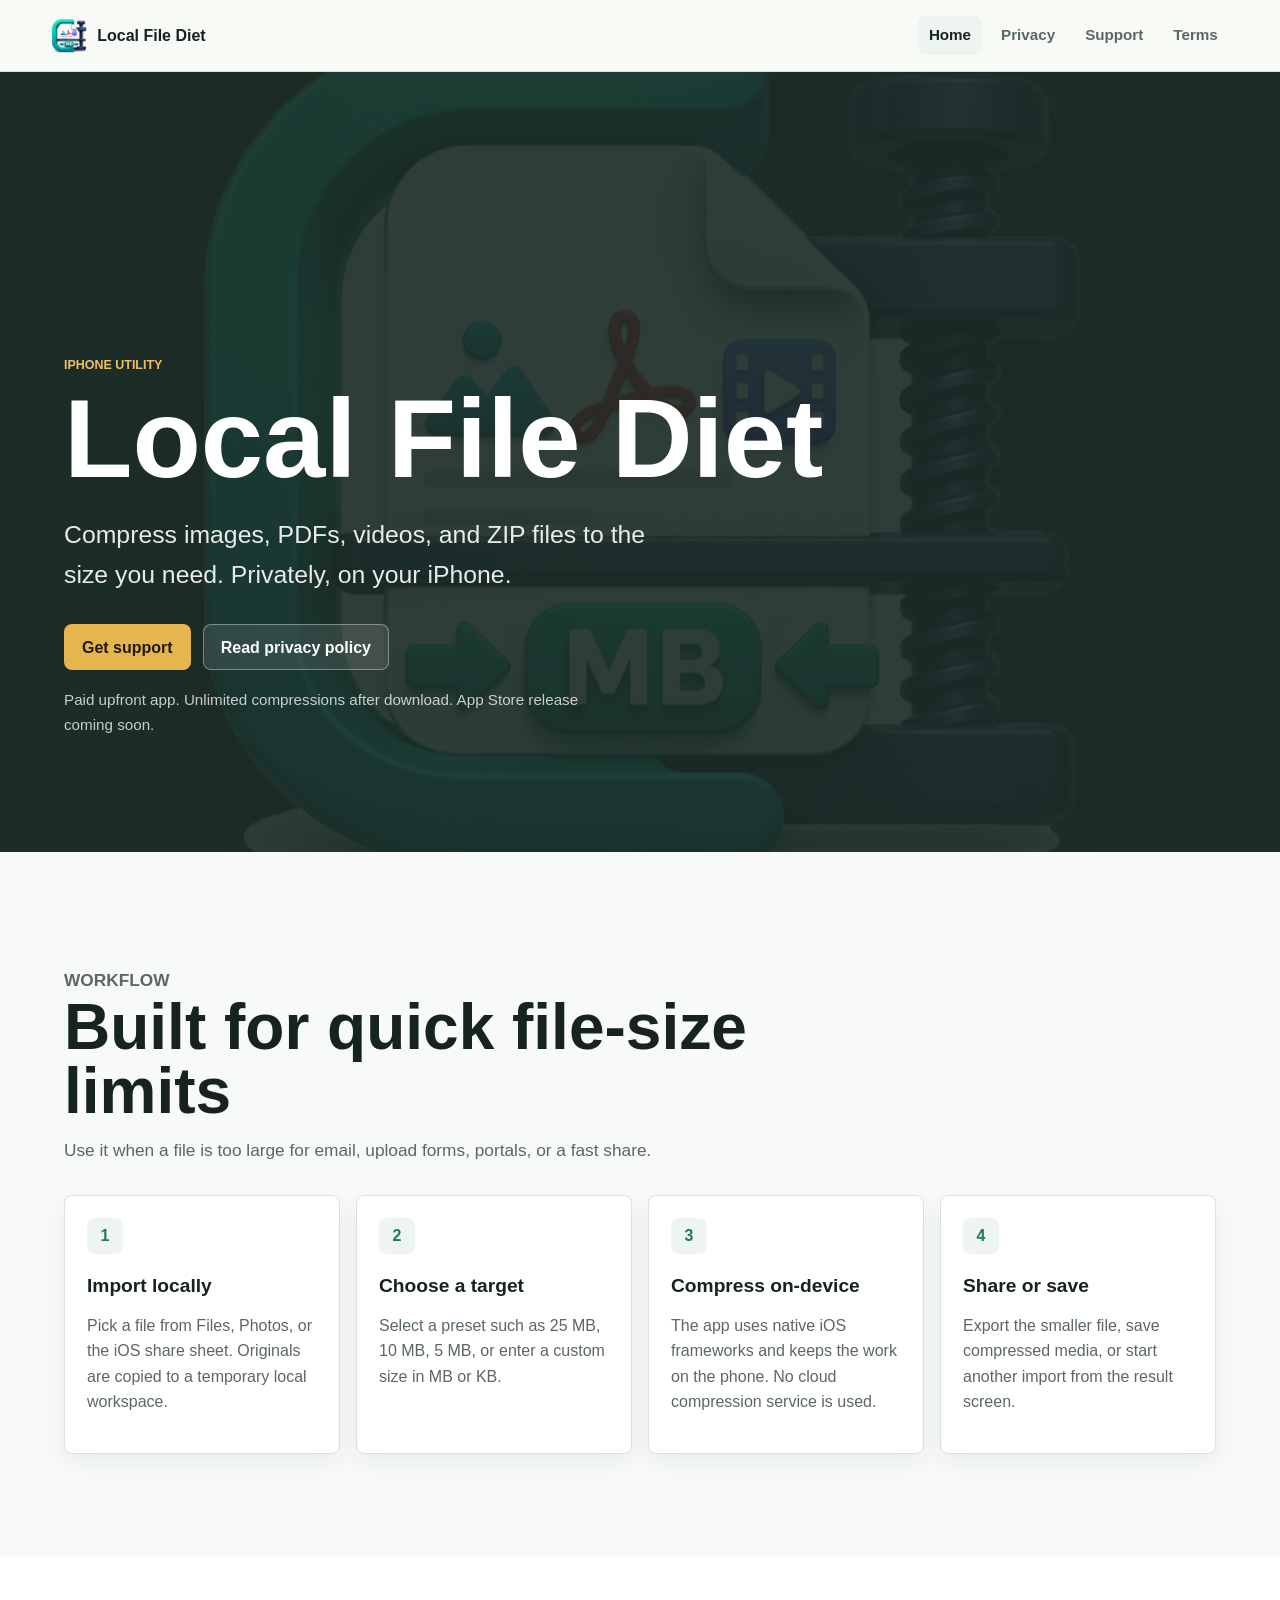
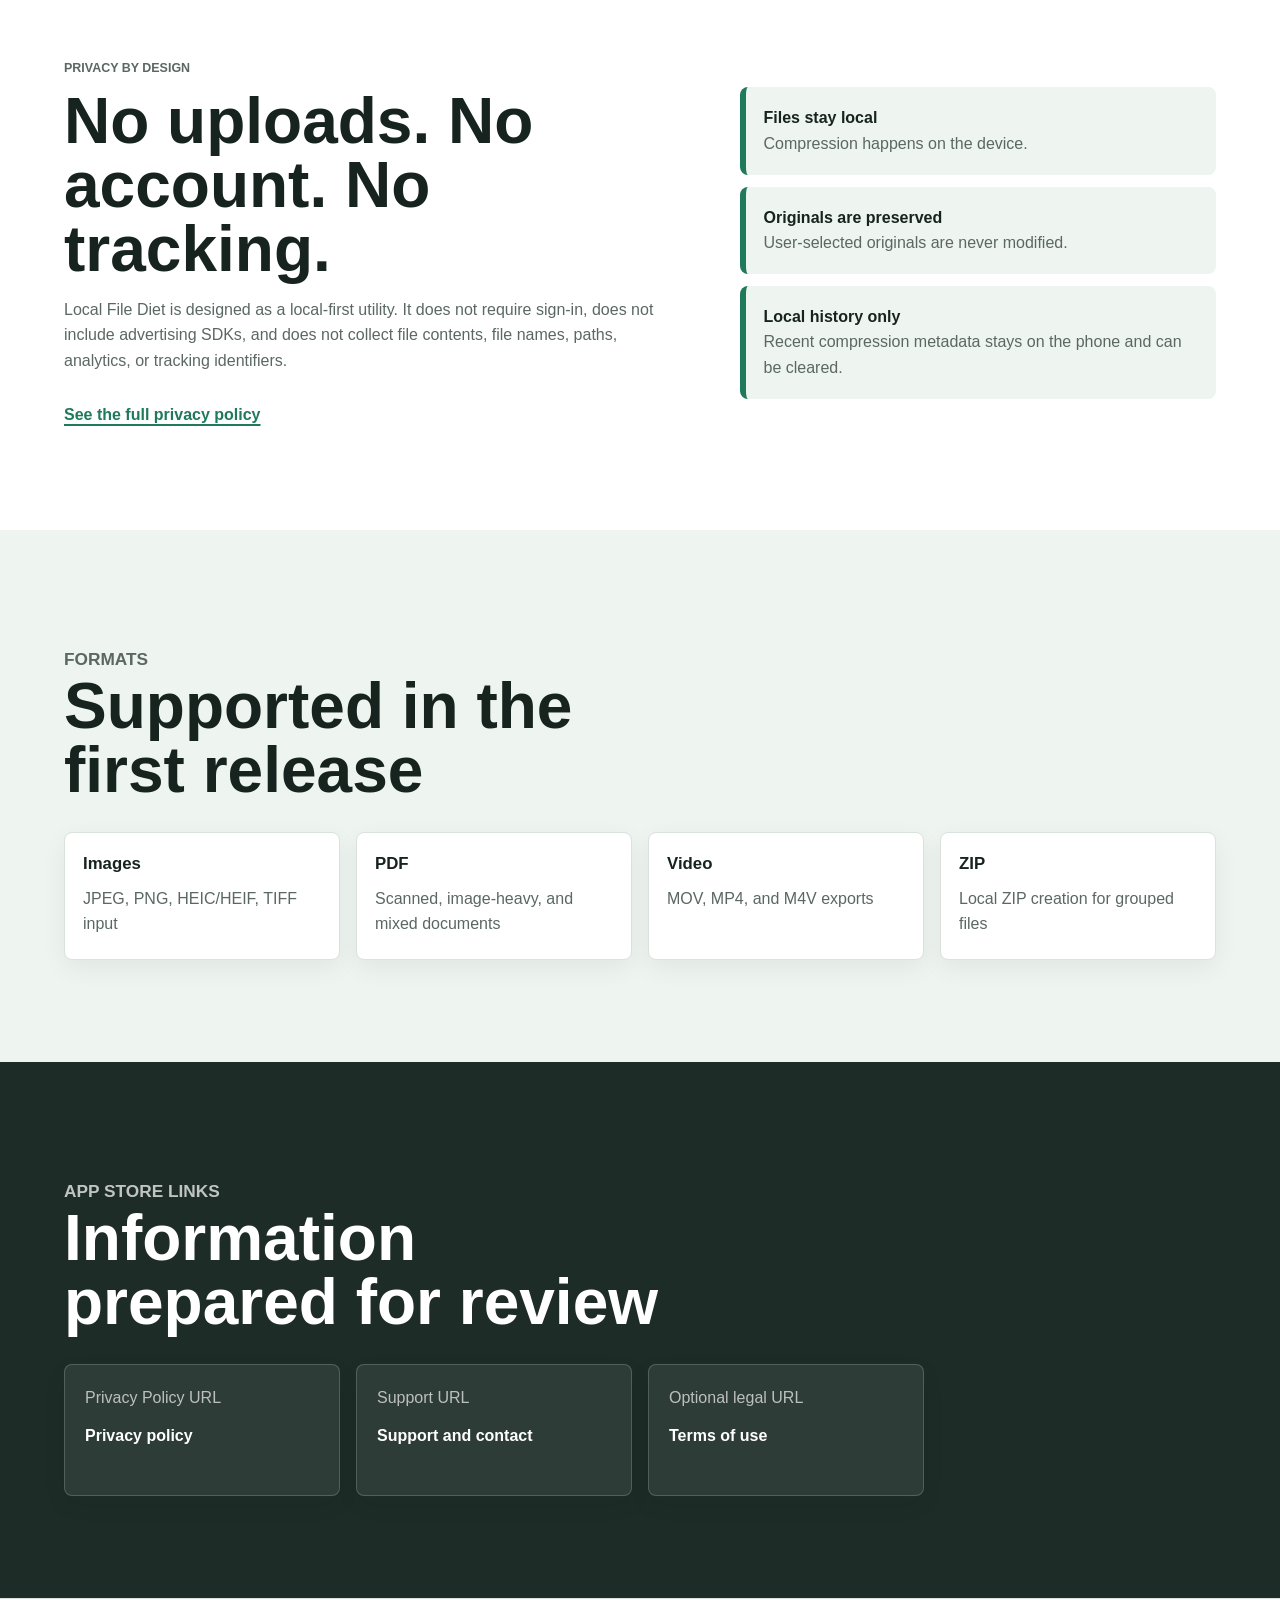
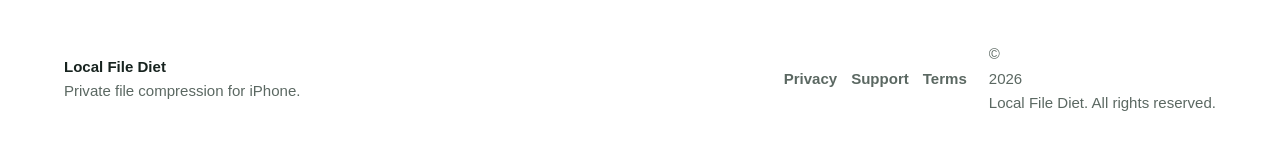
==== docs/index.html @ 25360b31 "sito web + bug fixing" ====
<!doctype html>
<html lang="en">
<head>
  <meta charset="utf-8">
  <meta name="viewport" content="width=device-width, initial-scale=1">
  <title>Local File Diet - Private iPhone File Compression</title>
  <meta name="description" content="Local File Diet compresses images, PDFs, videos, and ZIP files privately on your iPhone. No uploads, no accounts, no tracking.">
  <link rel="canonical" href="https://simo-hue.github.io/Local-File-Diet/">
  <meta property="og:title" content="Local File Diet">
  <meta property="og:description" content="Compress files to the size you need. Privately, on-device.">
  <meta property="og:type" content="website">
  <meta property="og:url" content="https://simo-hue.github.io/Local-File-Diet/">
  <meta property="og:image" content="https://simo-hue.github.io/Local-File-Diet/assets/logo.png">
  <meta name="theme-color" content="#1d2c26">
  <link rel="icon" href="assets/logo.png" type="image/png">
  <link rel="stylesheet" href="assets/site.css">
</head>
<body>
  <header class="site-header">
    <a class="brand" href="index.html" aria-label="Local File Diet home">
      <img src="assets/logo.png" alt="" width="36" height="36">
      <span>Local File Diet</span>
    </a>
    <nav class="site-nav" aria-label="Primary">
      <a href="index.html">Home</a>
      <a href="privacy.html">Privacy</a>
      <a href="support.html">Support</a>
      <a href="terms.html">Terms</a>
    </nav>
  </header>

  <main>
    <section class="hero">
      <div class="hero-media" aria-hidden="true"></div>
      <div class="hero-content">
        <p class="eyebrow">iPhone utility</p>
        <h1>Local File Diet</h1>
        <p class="hero-copy">Compress images, PDFs, videos, and ZIP files to the size you need. Privately, on your iPhone.</p>
        <div class="hero-actions" aria-label="Main actions">
          <a class="button primary" href="support.html">Get support</a>
          <a class="button secondary" href="privacy.html">Read privacy policy</a>
        </div>
        <p class="availability">Paid upfront app. Unlimited compressions after download. App Store release coming soon.</p>
      </div>
    </section>

    <section class="section intro-section" aria-labelledby="workflow-title">
      <div class="section-heading">
        <p class="eyebrow">Workflow</p>
        <h2 id="workflow-title">Built for quick file-size limits</h2>
        <p>Use it when a file is too large for email, upload forms, portals, or a fast share.</p>
      </div>
      <div class="workflow-grid">
        <article class="feature-card">
          <span class="step">1</span>
          <h3>Import locally</h3>
          <p>Pick a file from Files, Photos, or the iOS share sheet. Originals are copied to a temporary local workspace.</p>
        </article>
        <article class="feature-card">
          <span class="step">2</span>
          <h3>Choose a target</h3>
          <p>Select a preset such as 25 MB, 10 MB, 5 MB, or enter a custom size in MB or KB.</p>
        </article>
        <article class="feature-card">
          <span class="step">3</span>
          <h3>Compress on-device</h3>
          <p>The app uses native iOS frameworks and keeps the work on the phone. No cloud compression service is used.</p>
        </article>
        <article class="feature-card">
          <span class="step">4</span>
          <h3>Share or save</h3>
          <p>Export the smaller file, save compressed media, or start another import from the result screen.</p>
        </article>
      </div>
    </section>

    <section class="section split-section" aria-labelledby="privacy-title">
      <div>
        <p class="eyebrow">Privacy by design</p>
        <h2 id="privacy-title">No uploads. No account. No tracking.</h2>
        <p>Local File Diet is designed as a local-first utility. It does not require sign-in, does not include advertising SDKs, and does not collect file contents, file names, paths, analytics, or tracking identifiers.</p>
        <a class="text-link" href="privacy.html">See the full privacy policy</a>
      </div>
      <div class="privacy-list" aria-label="Privacy highlights">
        <div>
          <strong>Files stay local</strong>
          <span>Compression happens on the device.</span>
        </div>
        <div>
          <strong>Originals are preserved</strong>
          <span>User-selected originals are never modified.</span>
        </div>
        <div>
          <strong>Local history only</strong>
          <span>Recent compression metadata stays on the phone and can be cleared.</span>
        </div>
      </div>
    </section>

    <section class="section formats-section" aria-labelledby="formats-title">
      <div class="section-heading compact">
        <p class="eyebrow">Formats</p>
        <h2 id="formats-title">Supported in the first release</h2>
      </div>
      <div class="format-grid">
        <div class="format-item">
          <strong>Images</strong>
          <span>JPEG, PNG, HEIC/HEIF, TIFF input</span>
        </div>
        <div class="format-item">
          <strong>PDF</strong>
          <span>Scanned, image-heavy, and mixed documents</span>
        </div>
        <div class="format-item">
          <strong>Video</strong>
          <span>MOV, MP4, and M4V exports</span>
        </div>
        <div class="format-item">
          <strong>ZIP</strong>
          <span>Local ZIP creation for grouped files</span>
        </div>
      </div>
    </section>

    <section class="section app-store-section" aria-labelledby="store-title">
      <div class="section-heading compact">
        <p class="eyebrow">App Store links</p>
        <h2 id="store-title">Information prepared for review</h2>
      </div>
      <div class="store-grid">
        <a class="store-link" href="privacy.html">
          <span>Privacy Policy URL</span>
          <strong>Privacy policy</strong>
        </a>
        <a class="store-link" href="support.html">
          <span>Support URL</span>
          <strong>Support and contact</strong>
        </a>
        <a class="store-link" href="terms.html">
          <span>Optional legal URL</span>
          <strong>Terms of use</strong>
        </a>
      </div>
    </section>
  </main>

  <footer class="site-footer">
    <div>
      <strong>Local File Diet</strong>
      <span>Private file compression for iPhone.</span>
    </div>
    <nav aria-label="Footer">
      <a href="privacy.html">Privacy</a>
      <a href="support.html">Support</a>
      <a href="terms.html">Terms</a>
    </nav>
    <p>&copy; <span data-current-year>2026</span> Local File Diet. All rights reserved.</p>
  </footer>
  <script src="assets/site.js" defer></script>
</body>
</html>
---- docs/assets/site.css ----
:root {
  color-scheme: light;
  --bg: #f7faf6;
  --surface: #ffffff;
  --surface-alt: #eef4ef;
  --ink: #17231f;
  --muted: #5b6862;
  --line: #d9e3dc;
  --brand: #1f7a5b;
  --brand-dark: #1d2c26;
  --coral: #df6047;
  --gold: #e6b64e;
  --blue: #2e6f95;
  --shadow: 0 18px 44px rgba(23, 35, 31, 0.12);
}

* {
  box-sizing: border-box;
}

html {
  scroll-behavior: smooth;
}

body {
  margin: 0;
  background: var(--bg);
  color: var(--ink);
  font-family: -apple-system, BlinkMacSystemFont, "SF Pro Text", "Segoe UI", sans-serif;
  font-size: 16px;
  line-height: 1.6;
}

a {
  color: inherit;
}

img {
  max-width: 100%;
  height: auto;
}

.site-header {
  position: sticky;
  top: 0;
  z-index: 10;
  display: flex;
  align-items: center;
  justify-content: space-between;
  gap: 18px;
  min-height: 72px;
  padding: 14px clamp(18px, 4vw, 56px);
  background: rgba(247, 250, 246, 0.9);
  border-bottom: 1px solid var(--line);
  backdrop-filter: blur(18px);
}

.brand {
  display: inline-flex;
  align-items: center;
  gap: 10px;
  color: var(--ink);
  font-weight: 750;
  text-decoration: none;
  white-space: nowrap;
}

.brand img {
  display: block;
  border-radius: 8px;
}

.site-nav {
  display: flex;
  align-items: center;
  gap: 8px;
  flex-wrap: wrap;
  justify-content: flex-end;
}

.site-nav a {
  min-height: 36px;
  padding: 7px 11px;
  border-radius: 8px;
  color: var(--muted);
  font-size: 0.95rem;
  font-weight: 650;
  text-decoration: none;
}

.site-nav a:hover,
.site-nav a[aria-current="page"] {
  color: var(--ink);
  background: var(--surface-alt);
}

.hero {
  position: relative;
  display: grid;
  align-items: end;
  min-height: min(780px, calc(100vh - 72px));
  padding: clamp(52px, 9vw, 120px) clamp(20px, 5vw, 72px);
  overflow: hidden;
  background: var(--brand-dark);
  color: #ffffff;
}

.hero::after {
  content: "";
  position: absolute;
  inset: 0;
  background: rgba(29, 44, 38, 0.82);
  pointer-events: none;
}

.hero-media {
  position: absolute;
  inset: 0;
  background: url("logo.png") center / min(88vw, 920px) no-repeat;
  opacity: 0.46;
  filter: drop-shadow(0 28px 70px rgba(0, 0, 0, 0.28));
}

.hero-content {
  position: relative;
  z-index: 1;
  max-width: 760px;
}

.eyebrow {
  margin: 0 0 10px;
  color: var(--coral);
  font-size: 0.78rem;
  font-weight: 800;
  letter-spacing: 0;
  text-transform: uppercase;
}

.hero .eyebrow {
  color: #f0bf62;
}

h1,
h2,
h3,
p {
  overflow-wrap: anywhere;
}

h1 {
  margin: 0;
  font-size: clamp(3rem, 10vw, 7rem);
  line-height: 0.95;
  letter-spacing: 0;
}

h2 {
  margin: 0;
  font-size: clamp(2rem, 5vw, 4rem);
  line-height: 1;
  letter-spacing: 0;
}

h3 {
  margin: 0 0 8px;
  font-size: 1.2rem;
  line-height: 1.2;
  letter-spacing: 0;
}

.hero-copy {
  max-width: 620px;
  margin: 22px 0 0;
  color: rgba(255, 255, 255, 0.9);
  font-size: clamp(1.1rem, 2.2vw, 1.55rem);
}

.hero-actions,
.button-row {
  display: flex;
  flex-wrap: wrap;
  gap: 12px;
  margin-top: 30px;
}

.button {
  display: inline-flex;
  align-items: center;
  justify-content: center;
  min-height: 46px;
  padding: 12px 17px;
  border: 1px solid transparent;
  border-radius: 8px;
  font-weight: 780;
  line-height: 1.2;
  text-decoration: none;
}

.button.primary {
  background: var(--gold);
  color: #22190a;
}

.button.primary:hover {
  background: #f0c86a;
}

.button.secondary {
  border-color: rgba(255, 255, 255, 0.36);
  color: #ffffff;
  background: rgba(255, 255, 255, 0.1);
}

.button.secondary:hover {
  background: rgba(255, 255, 255, 0.18);
}

.availability {
  max-width: 560px;
  margin: 18px 0 0;
  color: rgba(255, 255, 255, 0.76);
  font-size: 0.95rem;
}

.section {
  padding: clamp(58px, 8vw, 104px) clamp(20px, 5vw, 72px);
}

.intro-section {
  margin-top: -1px;
}

.section-heading {
  max-width: 760px;
  margin-bottom: 30px;
}

.section-heading p {
  max-width: 640px;
  margin: 14px 0 0;
  color: var(--muted);
  font-size: 1.08rem;
}

.section-heading.compact {
  max-width: 620px;
}

.workflow-grid,
.format-grid,
.store-grid {
  display: grid;
  grid-template-columns: repeat(4, minmax(0, 1fr));
  gap: 16px;
}

.feature-card,
.format-item,
.store-link {
  background: var(--surface);
  border: 1px solid var(--line);
  border-radius: 8px;
  box-shadow: 0 8px 24px rgba(23, 35, 31, 0.06);
}

.feature-card {
  min-height: 232px;
  padding: 22px;
}

.feature-card p,
.format-item span,
.store-link span,
.privacy-list span {
  color: var(--muted);
}

.step {
  display: inline-flex;
  align-items: center;
  justify-content: center;
  width: 36px;
  height: 36px;
  margin-bottom: 20px;
  border-radius: 8px;
  background: var(--surface-alt);
  color: var(--brand);
  font-weight: 850;
}

.split-section {
  display: grid;
  grid-template-columns: minmax(0, 0.95fr) minmax(280px, 0.75fr);
  gap: clamp(28px, 6vw, 72px);
  align-items: center;
  background: #ffffff;
}

.split-section p {
  max-width: 680px;
  color: var(--muted);
}

.text-link {
  display: inline-flex;
  margin-top: 12px;
  color: var(--brand);
  font-weight: 750;
  text-decoration-thickness: 2px;
  text-underline-offset: 4px;
}

.privacy-list {
  display: grid;
  gap: 12px;
}

.privacy-list div {
  padding: 18px;
  border-left: 6px solid var(--brand);
  background: var(--surface-alt);
  border-radius: 8px;
}

.privacy-list strong,
.privacy-list span,
.format-item strong,
.format-item span,
.store-link strong,
.store-link span {
  display: block;
}

.formats-section {
  background: var(--surface-alt);
}

.format-item {
  padding: 18px;
  min-height: 128px;
}

.format-item strong {
  margin-bottom: 8px;
  font-size: 1.05rem;
}

.app-store-section {
  background: var(--brand-dark);
  color: #ffffff;
}

.app-store-section .eyebrow {
  color: var(--gold);
}

.app-store-section .section-heading p {
  color: rgba(255, 255, 255, 0.72);
}

.store-link {
  min-height: 132px;
  padding: 20px;
  background: rgba(255, 255, 255, 0.08);
  border-color: rgba(255, 255, 255, 0.18);
  color: #ffffff;
  text-decoration: none;
}

.store-link:hover {
  background: rgba(255, 255, 255, 0.14);
}

.store-link span {
  margin-bottom: 12px;
  color: rgba(255, 255, 255, 0.68);
}

.site-footer {
  display: grid;
  grid-template-columns: minmax(0, 1fr) auto auto;
  gap: 22px;
  align-items: center;
  padding: 28px clamp(20px, 5vw, 72px);
  background: #ffffff;
  border-top: 1px solid var(--line);
  color: var(--muted);
  font-size: 0.94rem;
}

.site-footer strong,
.site-footer span {
  display: block;
}

.site-footer strong {
  color: var(--ink);
}

.site-footer nav {
  display: flex;
  gap: 14px;
  flex-wrap: wrap;
}

.site-footer a {
  color: var(--muted);
  font-weight: 650;
  text-decoration: none;
}

.site-footer a:hover {
  color: var(--ink);
}

.legal-main,
.not-found {
  padding: clamp(42px, 8vw, 92px) clamp(20px, 5vw, 72px);
}

.legal-hero,
.support-hero {
  max-width: 860px;
  padding: clamp(34px, 6vw, 72px) 0;
}

.legal-hero p,
.support-hero p {
  color: var(--muted);
  font-size: 1.08rem;
}

.legal-content {
  max-width: 880px;
  padding: 32px;
  background: var(--surface);
  border: 1px solid var(--line);
  border-radius: 8px;
}

.legal-content h2 {
  margin-top: 34px;
  font-size: 1.45rem;
  line-height: 1.2;
}

.legal-content h2:first-child {
  margin-top: 0;
}

.legal-content p {
  color: var(--muted);
}

.legal-content a {
  color: var(--brand);
  font-weight: 700;
}

.support-hero {
  padding-bottom: 26px;
}

.support-hero h1 {
  max-width: 820px;
  font-size: clamp(2.8rem, 8vw, 6rem);
}

.support-hero p {
  max-width: 700px;
}

.support-hero .button {
  margin-top: 16px;
}

.small-note {
  max-width: 640px;
  font-size: 0.92rem;
}

.faq-list {
  display: grid;
  gap: 12px;
  max-width: 960px;
}

details {
  padding: 0;
  background: var(--surface);
  border: 1px solid var(--line);
  border-radius: 8px;
}

summary {
  min-height: 54px;
  padding: 16px 18px;
  cursor: pointer;
  font-weight: 780;
}

details p {
  margin: 0;
  padding: 0 18px 18px;
  color: var(--muted);
}

.review-links {
  display: grid;
  gap: 12px;
  max-width: 1040px;
}

.review-links div {
  display: grid;
  grid-template-columns: 200px minmax(0, 1fr);
  gap: 16px;
  align-items: center;
  padding: 16px 18px;
  background: rgba(255, 255, 255, 0.08);
  border: 1px solid rgba(255, 255, 255, 0.18);
  border-radius: 8px;
}

.review-links span {
  color: rgba(255, 255, 255, 0.68);
  font-weight: 700;
}

code {
  overflow-wrap: anywhere;
  color: #ffffff;
  font-family: "SF Mono", Consolas, monospace;
  font-size: 0.92rem;
}

.not-found {
  display: grid;
  justify-items: start;
  align-content: center;
  min-height: 100vh;
}

.not-found img {
  border-radius: 8px;
  margin-bottom: 20px;
}

.not-found p {
  color: var(--muted);
}

@media (max-width: 980px) {
  .workflow-grid,
  .format-grid,
  .store-grid {
    grid-template-columns: repeat(2, minmax(0, 1fr));
  }

  .split-section {
    grid-template-columns: 1fr;
  }

  .site-footer {
    grid-template-columns: 1fr;
  }
}

@media (max-width: 720px) {
  .site-header {
    align-items: flex-start;
    flex-direction: column;
    min-height: auto;
  }

  .site-nav {
    justify-content: flex-start;
  }

  .site-nav a {
    padding-left: 9px;
    padding-right: 9px;
  }

  .hero {
    min-height: 620px;
    padding-top: 56px;
  }

  .hero::after {
    background: rgba(29, 44, 38, 0.86);
  }

  .hero-media {
    background-position: center 54px;
    background-size: 86vw;
    opacity: 0.38;
  }

  .hero-content {
    align-self: end;
  }

  .workflow-grid,
  .format-grid,
  .store-grid {
    grid-template-columns: 1fr;
  }

  .feature-card {
    min-height: 0;
  }

  .legal-content {
    padding: 22px;
  }

  .review-links div {
    grid-template-columns: 1fr;
    gap: 6px;
  }
}

@media (prefers-reduced-motion: reduce) {
  html {
    scroll-behavior: auto;
  }
}
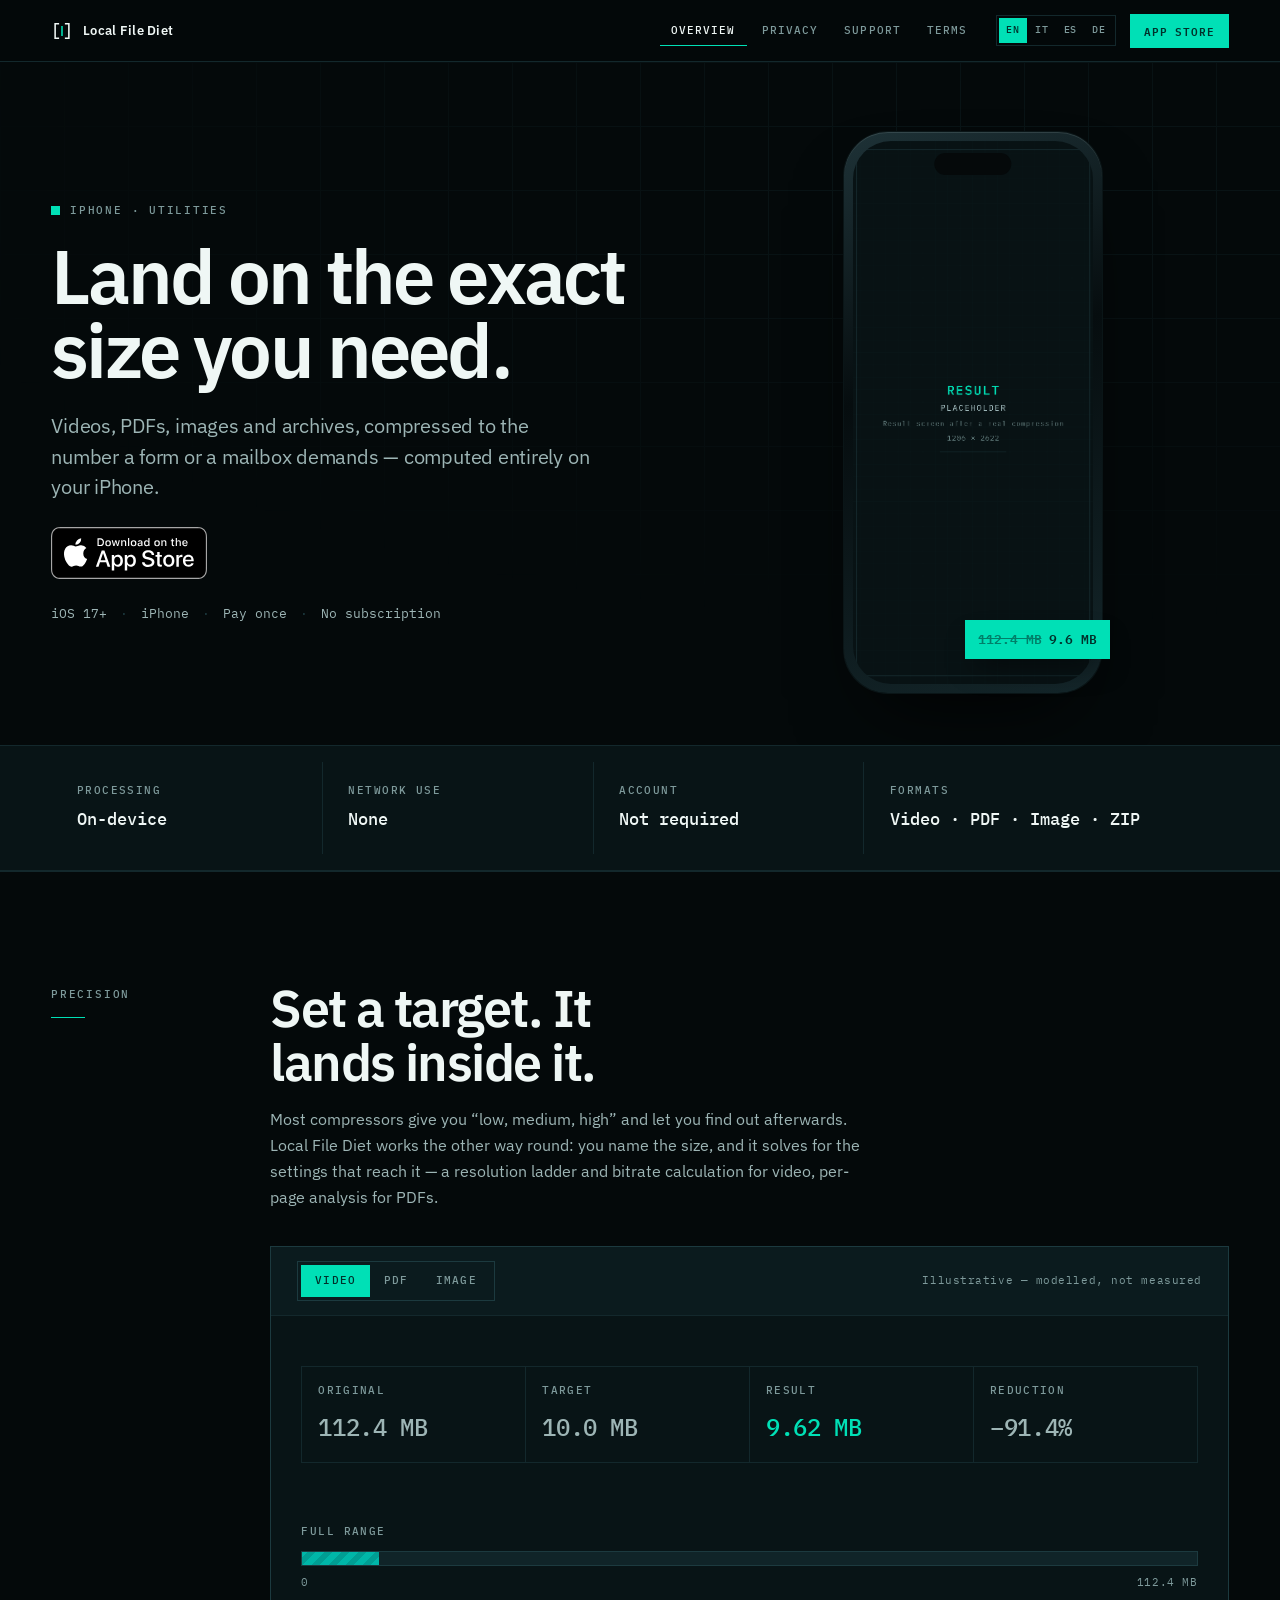
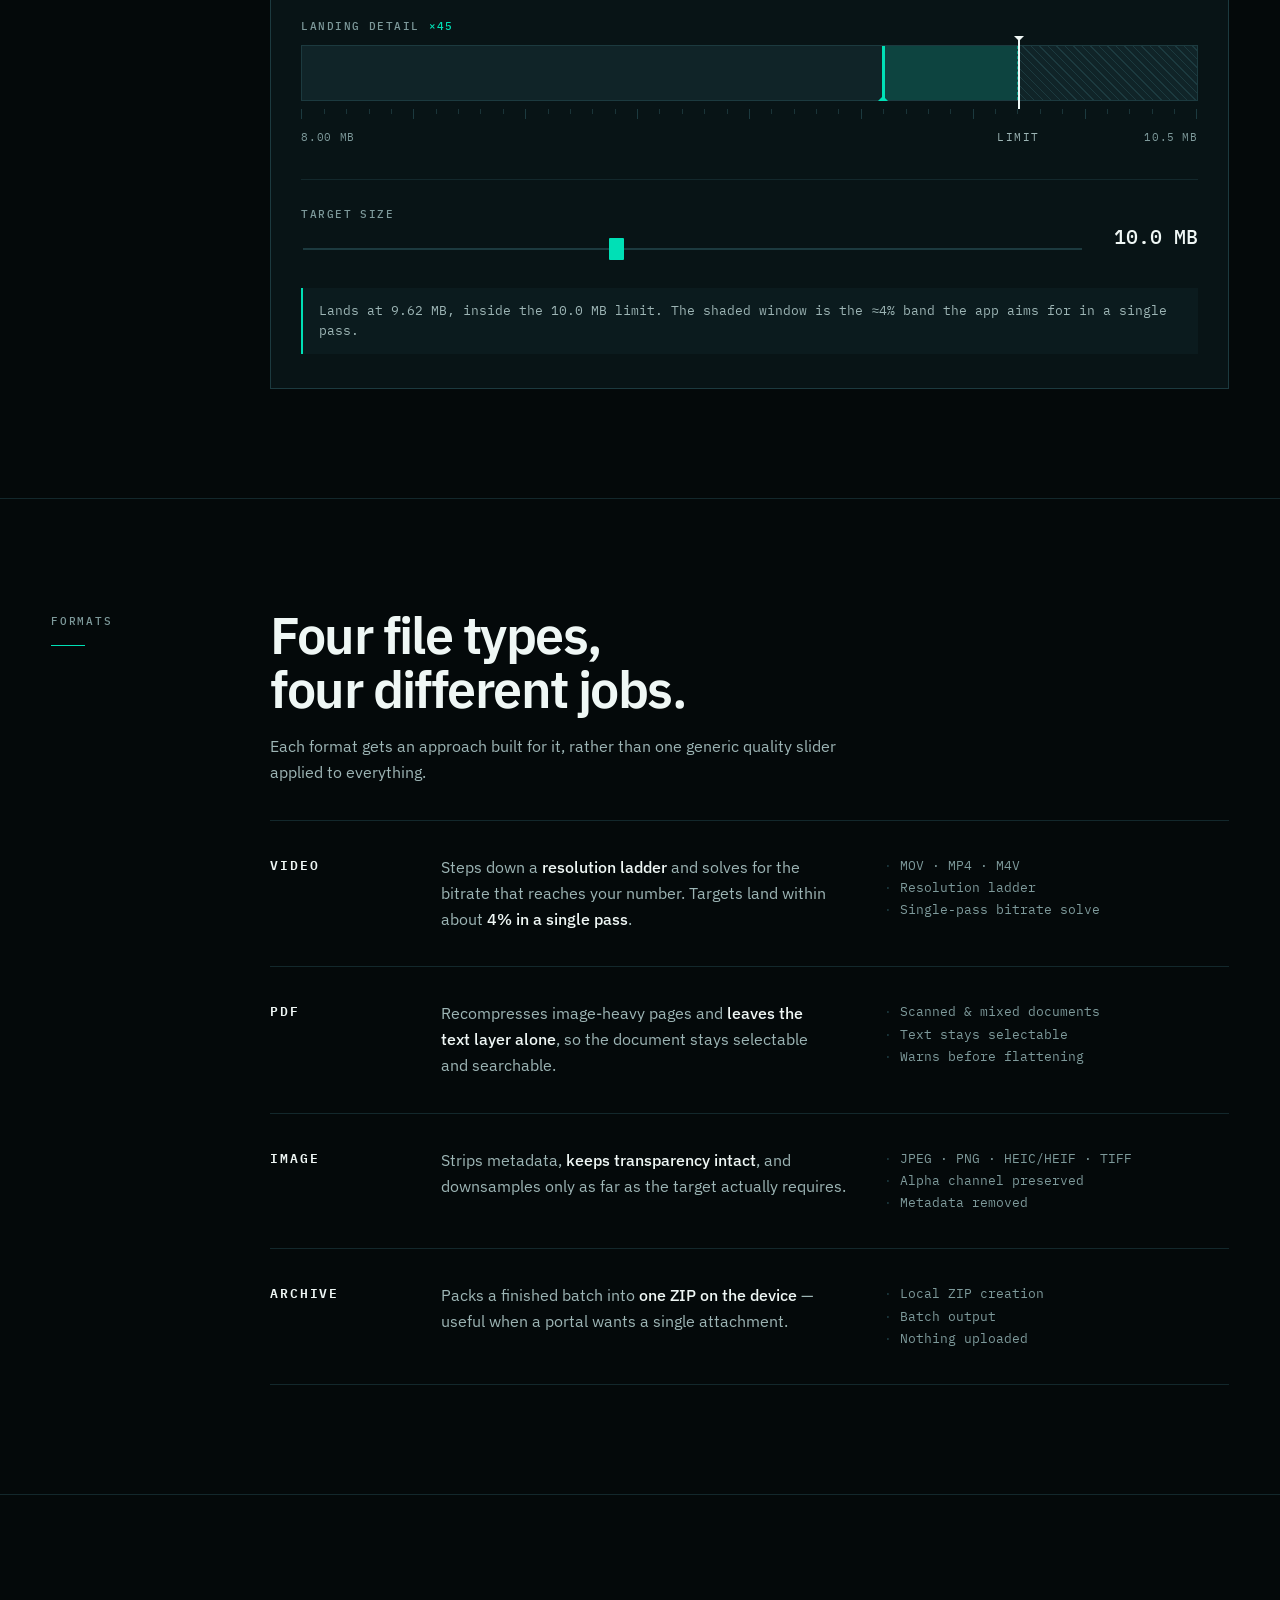
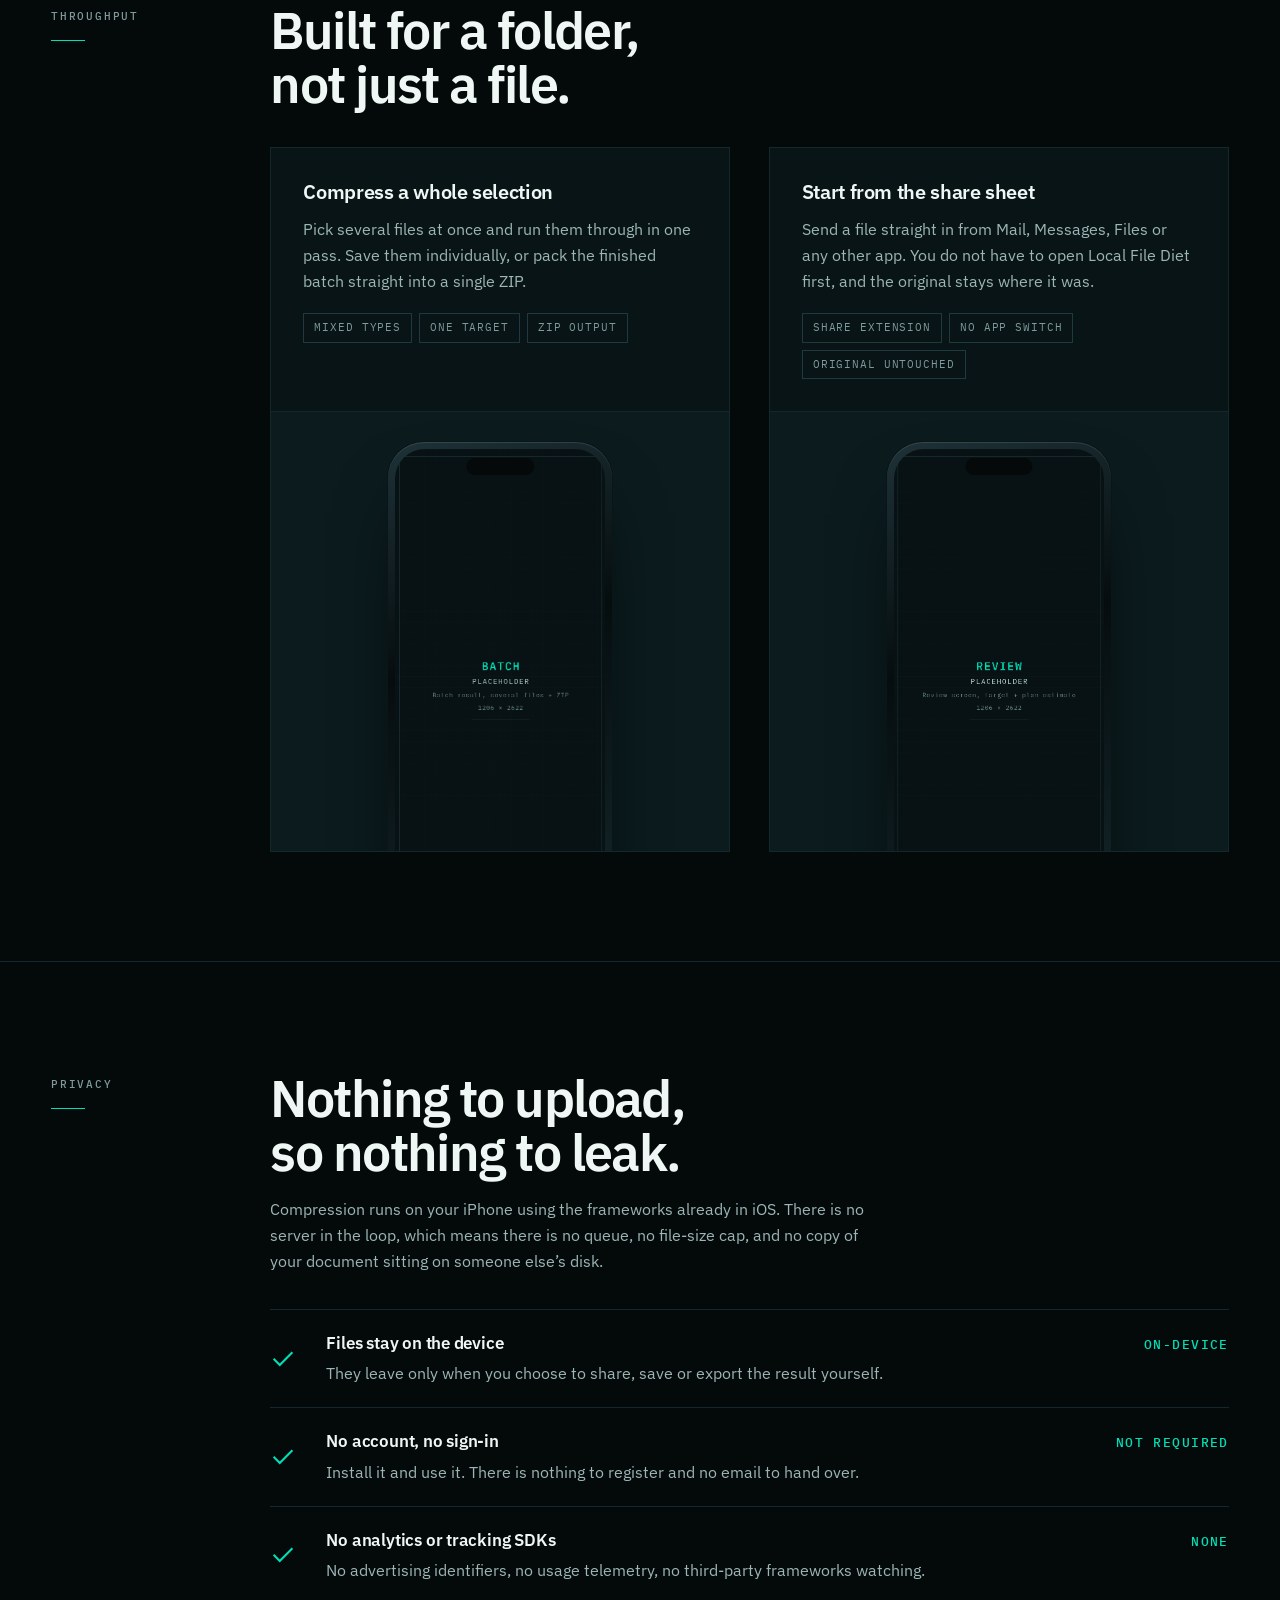
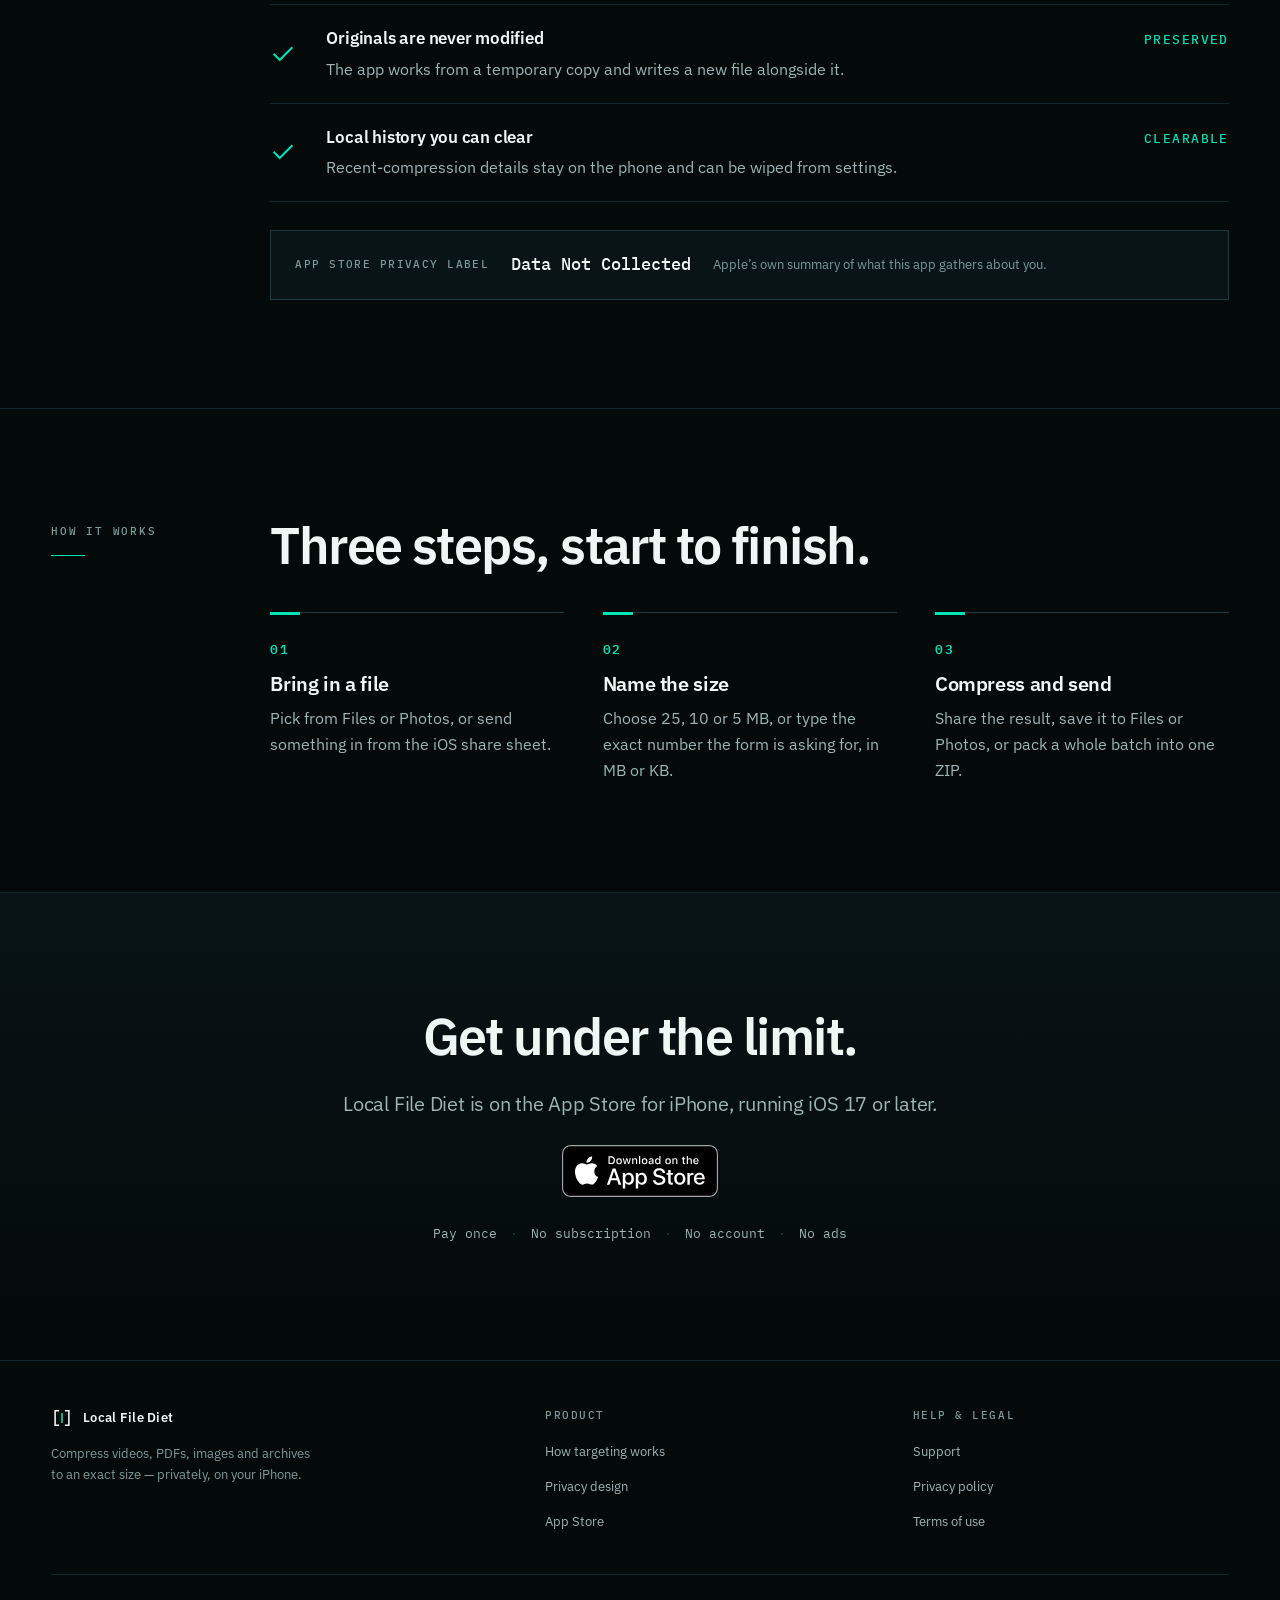
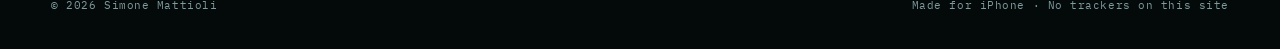
==== commit 7f66d952: "feat(site): redesign the website as a dark "precision instrument" The old site read as a template: e" ====
--- a/docs/index.html
+++ b/docs/index.html
@@ -1,161 +1,376 @@
 <!doctype html>
 <html lang="en">
 <head>
-  <meta charset="utf-8">
-  <meta name="viewport" content="width=device-width, initial-scale=1">
-  <title>Local File Diet - Private iPhone File Compression</title>
-  <meta name="description" content="Local File Diet compresses images, PDFs, videos, and ZIP files privately on your iPhone. No uploads, no accounts, no tracking.">
-  <link rel="canonical" href="https://simo-hue.github.io/Local-File-Diet/">
-  <meta property="og:title" content="Local File Diet">
-  <meta property="og:description" content="Compress files to the size you need. Privately, on-device.">
-  <meta property="og:type" content="website">
-  <meta property="og:url" content="https://simo-hue.github.io/Local-File-Diet/">
-  <meta property="og:image" content="https://simo-hue.github.io/Local-File-Diet/assets/logo.png">
-  <meta name="theme-color" content="#1d2c26">
-  <link rel="icon" href="assets/logo.png" type="image/png">
-  <link rel="stylesheet" href="assets/site.css">
+<meta charset="utf-8">
+<meta name="viewport" content="width=device-width, initial-scale=1, viewport-fit=cover">
+<title>Local File Diet — Compress files to an exact size, on your iPhone</title>
+<meta name="description" content="Compress videos, PDFs, images and archives to the exact size a form or mailbox demands. Everything runs on your iPhone: no uploads, no account, no tracking.">
+<link rel="canonical" href="https://simo-hue.github.io/Local-File-Diet/">
+<link rel="alternate" hreflang="en" href="https://simo-hue.github.io/Local-File-Diet/">
+<link rel="alternate" hreflang="it" href="https://simo-hue.github.io/Local-File-Diet/it/">
+<link rel="alternate" hreflang="es" href="https://simo-hue.github.io/Local-File-Diet/es/">
+<link rel="alternate" hreflang="de" href="https://simo-hue.github.io/Local-File-Diet/de/">
+<link rel="alternate" hreflang="x-default" href="https://simo-hue.github.io/Local-File-Diet/">
+<meta name="apple-itunes-app" content="app-id=6773253471">
+<meta name="theme-color" content="#04090a">
+<meta property="og:type" content="website">
+<meta property="og:site_name" content="Local File Diet">
+<meta property="og:title" content="Local File Diet — Compress files to an exact size">
+<meta property="og:description" content="Videos, PDFs, images and archives, compressed to the number you need. Entirely on your iPhone.">
+<meta property="og:url" content="https://simo-hue.github.io/Local-File-Diet/">
+<meta property="og:image" content="https://simo-hue.github.io/Local-File-Diet/assets/og.png">
+<meta property="og:image:width" content="1200">
+<meta property="og:image:height" content="630">
+<meta property="og:locale" content="en">
+<meta name="twitter:card" content="summary_large_image">
+<meta name="twitter:title" content="Local File Diet — Compress files to an exact size">
+<meta name="twitter:description" content="Videos, PDFs, images and archives, compressed to the number you need. Entirely on your iPhone.">
+<meta name="twitter:image" content="https://simo-hue.github.io/Local-File-Diet/assets/og.png">
+<link rel="icon" href="assets/icon-64.png" type="image/png" sizes="64x64">
+<link rel="apple-touch-icon" href="assets/apple-touch-icon.png">
+<link rel="preload" href="assets/fonts/ibm-plex-sans-latin-wght-normal.woff2" as="font" type="font/woff2" crossorigin>
+<link rel="preload" href="assets/fonts/ibm-plex-mono-latin-500-normal.woff2" as="font" type="font/woff2" crossorigin>
+<link rel="stylesheet" href="assets/site.css?v=3">
+<script type="application/ld+json">
+{
+  "@context": "https://schema.org",
+  "@type": "SoftwareApplication",
+  "name": "Local File Diet",
+  "applicationCategory": "UtilitiesApplication",
+  "operatingSystem": "iOS 17.0 or later",
+  "softwareVersion": "2.0",
+  "url": "https://simo-hue.github.io/Local-File-Diet/",
+  "installUrl": "https://apps.apple.com/app/id6773253471",
+  "image": "https://simo-hue.github.io/Local-File-Diet/assets/icon-512.png",
+  "inLanguage": "en",
+  "description": "Compress videos, PDFs, images and archives to the exact size a form or mailbox demands. Everything runs on your iPhone: no uploads, no account, no tracking.",
+  "author": { "@type": "Person", "name": "Simone Mattioli" }
+}
+</script>
 </head>
 <body>
-  <header class="site-header">
-    <a class="brand" href="index.html" aria-label="Local File Diet home">
-      <img src="assets/logo.png" alt="" width="36" height="36">
-      <span>Local File Diet</span>
-    </a>
-    <nav class="site-nav" aria-label="Primary">
-      <a href="index.html">Home</a>
-      <a href="privacy.html">Privacy</a>
-      <a href="support.html">Support</a>
-      <a href="terms.html">Terms</a>
+<a class="skip" href="#main">Skip to content</a>
+
+<header class="masthead">
+  <div class="shell masthead-in">
+    <a class="brand" href="index.html"><svg class="brand-mark" viewBox="0 0 24 24" fill="none" aria-hidden="true"><path class="jaw" d="M8 4H4.5v16H8M16 4h3.5v16H16" stroke-width="1.7" stroke-linecap="square"/><path class="target" d="M12 7.5v9" stroke-width="1.7" stroke-linecap="square"/></svg><span>Local File Diet</span></a>
+
+    <nav class="nav" aria-label="Overview">
+        <a href="index.html">Overview</a>
+        <a href="privacy.html">Privacy</a>
+        <a href="support.html">Support</a>
+        <a href="terms.html">Terms</a>
     </nav>
-  </header>
-
-  <main>
-    <section class="hero">
-      <div class="hero-media" aria-hidden="true"></div>
-      <div class="hero-content">
-        <p class="eyebrow">iPhone utility</p>
-        <h1>Local File Diet</h1>
-        <p class="hero-copy">Compress images, PDFs, videos, and ZIP files to the size you need. Privately, on your iPhone.</p>
-        <div class="hero-actions" aria-label="Main actions">
-          <a class="button primary" href="support.html">Get support</a>
-          <a class="button secondary" href="privacy.html">Read privacy policy</a>
-        </div>
-        <p class="availability">Paid upfront app. Unlimited compressions after download. App Store release coming soon.</p>
-      </div>
-    </section>
-
-    <section class="section intro-section" aria-labelledby="workflow-title">
-      <div class="section-heading">
-        <p class="eyebrow">Workflow</p>
-        <h2 id="workflow-title">Built for quick file-size limits</h2>
-        <p>Use it when a file is too large for email, upload forms, portals, or a fast share.</p>
-      </div>
-      <div class="workflow-grid">
-        <article class="feature-card">
-          <span class="step">1</span>
-          <h3>Import locally</h3>
-          <p>Pick a file from Files, Photos, or the iOS share sheet. Originals are copied to a temporary local workspace.</p>
-        </article>
-        <article class="feature-card">
-          <span class="step">2</span>
-          <h3>Choose a target</h3>
-          <p>Select a preset such as 25 MB, 10 MB, 5 MB, or enter a custom size in MB or KB.</p>
-        </article>
-        <article class="feature-card">
-          <span class="step">3</span>
-          <h3>Compress on-device</h3>
-          <p>The app uses native iOS frameworks and keeps the work on the phone. No cloud compression service is used.</p>
-        </article>
-        <article class="feature-card">
-          <span class="step">4</span>
-          <h3>Share or save</h3>
-          <p>Export the smaller file, save compressed media, or start another import from the result screen.</p>
-        </article>
-      </div>
-    </section>
-
-    <section class="section split-section" aria-labelledby="privacy-title">
+
+    <div class="masthead-end">
+      <nav class="langs" aria-label="Language">
+        <a href="index.html" hreflang="en" aria-current="true">EN</a>
+        <a href="it/index.html" hreflang="it">IT</a>
+        <a href="es/index.html" hreflang="es">ES</a>
+        <a href="de/index.html" hreflang="de">DE</a>
+      </nav>
+      <a class="head-cta" href="https://apps.apple.com/app/id6773253471">App&nbsp;Store</a>
+    </div>
+  </div>
+</header>
+
+<main id="main">
+
+  <section class="hero" data-scroll-trigger>
+    <div class="shell hero-in">
+      <div class="hero-copy">
+        <p class="label">iPhone · Utilities</p>
+        <h1>Land on the exact size you need.</h1>
+        <p class="lead">Videos, PDFs, images and archives, compressed to the number a form or a mailbox demands — computed entirely on your iPhone.</p>
+        <div class="cta-row"><a class="badge" href="https://apps.apple.com/app/id6773253471"><img src="assets/badges/appstore-en-us.svg" alt="Download Local File Diet on the App Store" width="158" height="52"></a></div>
+        <ul class="hero-note">
+          <li>iOS 17+</li>
+          <li>iPhone</li>
+          <li>Pay once</li>
+          <li>No subscription</li>
+        </ul>
+      </div>
+
+      <div class="device-stage">
+        <div class="device">
+          <div class="device-screen">
+            <img src="assets/shots/result.png" alt="The result screen in Local File Diet, showing a compressed file and its new size." width="1206" height="2622" fetchpriority="high">
+          </div>
+          <p class="device-tag num"><s>112.4 MB</s> 9.6 MB</p>
+        </div>
+      </div>
+    </div>
+  </section>
+
+  <div class="specstrip">
+    <dl class="shell specstrip-in">
+      <div class="spec"><dt>Processing</dt><dd>On-device</dd></div>
+      <div class="spec"><dt>Network use</dt><dd>None</dd></div>
+      <div class="spec"><dt>Account</dt><dd>Not required</dd></div>
+      <div class="spec"><dt>Formats</dt><dd>Video · PDF · Image · ZIP</dd></div>
+    </dl>
+  </div>
+
+  <section class="band" id="precision">
+    <div class="shell band-in">
+      <div class="rail"><p class="label">Precision</p></div>
+      <div class="rv">
+        <div class="band-head">
+          <h2>Set a target. It lands inside it.</h2>
+          <p class="prose">Most compressors give you “low, medium, high” and let you find out afterwards. Local File Diet works the other way round: you name the size, and it solves for the settings that reach it — a resolution ladder and bitrate calculation for video, per-page analysis for PDFs.</p>
+        </div>
+
+        <div class="instrument" data-instrument
+             data-msg-ok="Lands at {result}, inside the {target} limit. The shaded window is the ≈4% band the app aims for in a single pass."
+             data-msg-over="Target is the original size — nothing to do. The app tells you when a file is already small enough instead of recompressing it.">
+          <div class="instrument-bar">
+            <div class="seg" data-seg role="radiogroup" aria-label="File type">
+              <button type="button" role="radio" data-kind="video" aria-checked="true" tabindex="0">Video</button>
+              <button type="button" role="radio" data-kind="pdf" aria-checked="false" tabindex="-1">PDF</button>
+              <button type="button" role="radio" data-kind="image" aria-checked="false" tabindex="-1">Image</button>
+            </div>
+            <p class="disclaim">Illustrative — modelled, not measured</p>
+          </div>
+
+          <div class="instrument-body">
+            <dl class="readout">
+              <div class="ro"><dt>Original</dt><dd data-out-original>112.4 MB</dd></div>
+              <div class="ro"><dt>Target</dt><dd data-out-target>10.0 MB</dd></div>
+              <div class="ro ro-sig"><dt>Result</dt><dd data-out-result>9.62 MB</dd></div>
+              <div class="ro"><dt>Reduction</dt><dd data-out-delta>−91.4%</dd></div>
+            </dl>
+
+            <div class="scale">
+              <div class="scale-row">
+                <p class="scale-cap">Full range</p>
+                <div class="track track-coarse">
+                  <div class="scale-fill" data-scale-fill style="width:8.6%"></div>
+                </div>
+                <div class="scale-legend"><span>0</span><span data-legend-max>112.4 MB</span></div>
+              </div>
+
+              <div class="scale-row">
+                <p class="scale-cap">Landing detail <em data-zoom>×45</em></p>
+                <div class="track track-detail">
+                  <div class="detail-over" aria-hidden="true"></div>
+                  <div class="detail-band" data-detail-band style="left:64.8%;width:15.2%"></div>
+                  <div class="detail-result" data-detail-result style="left:64.8%"></div>
+                  <div class="detail-limit" aria-hidden="true"></div>
+                </div>
+                <div class="scale-ticks" data-ticks aria-hidden="true"></div>
+                <div class="scale-legend">
+                  <span data-detail-lo>8.00 MB</span>
+                  <span class="legend-mid">Limit</span>
+                  <span data-detail-hi>10.5 MB</span>
+                </div>
+              </div>
+            </div>
+
+            <div class="slider-row">
+              <div>
+                <label class="slider-lab" for="target">Target size</label>
+                <input id="target" type="range" min="0" max="240" value="120" step="1"
+                       data-slider aria-describedby="verdict">
+              </div>
+              <output class="slider-val" data-slider-val for="target">10.0 MB</output>
+            </div>
+
+            <p class="verdict" id="verdict" data-verdict data-state="ok" role="status"></p>
+          </div>
+        </div>
+      </div>
+    </div>
+  </section>
+
+  <section class="band" id="formats">
+    <div class="shell band-in">
+      <div class="rail"><p class="label">Formats</p></div>
+      <div class="rv">
+        <div class="band-head">
+          <h2>Four file types, four different jobs.</h2>
+          <p class="prose">Each format gets an approach built for it, rather than one generic quality slider applied to everything.</p>
+        </div>
+        <div class="formats">
+          <article class="format">
+            <p class="format-name">Video</p>
+            <p class="format-what">Steps down a <b>resolution ladder</b> and solves for the bitrate that reaches your number. Targets land within about <b>4% in a single pass</b>.</p>
+            <p class="format-spec"><span>MOV · MP4 · M4V</span><span>Resolution ladder</span><span>Single-pass bitrate solve</span></p>
+          </article>
+          <article class="format">
+            <p class="format-name">PDF</p>
+            <p class="format-what">Recompresses image-heavy pages and <b>leaves the text layer alone</b>, so the document stays selectable and searchable.</p>
+            <p class="format-spec"><span>Scanned &amp; mixed documents</span><span>Text stays selectable</span><span>Warns before flattening</span></p>
+          </article>
+          <article class="format">
+            <p class="format-name">Image</p>
+            <p class="format-what">Strips metadata, <b>keeps transparency intact</b>, and downsamples only as far as the target actually requires.</p>
+            <p class="format-spec"><span>JPEG · PNG · HEIC/HEIF · TIFF</span><span>Alpha channel preserved</span><span>Metadata removed</span></p>
+          </article>
+          <article class="format">
+            <p class="format-name">Archive</p>
+            <p class="format-what">Packs a finished batch into <b>one ZIP on the device</b> — useful when a portal wants a single attachment.</p>
+            <p class="format-spec"><span>Local ZIP creation</span><span>Batch output</span><span>Nothing uploaded</span></p>
+          </article>
+        </div>
+      </div>
+    </div>
+  </section>
+
+  <section class="band" id="batch">
+    <div class="shell band-in">
+      <div class="rail"><p class="label">Throughput</p></div>
+      <div class="rv">
+        <div class="band-head"><h2>Built for a folder, not just a file.</h2></div>
+        <div class="duo">
+          <article class="panel">
+            <div class="panel-body">
+              <h3>Compress a whole selection</h3>
+              <p class="prose">Pick several files at once and run them through in one pass. Save them individually, or pack the finished batch straight into a single ZIP.</p>
+              <div class="chips"><span class="chip">Mixed types</span><span class="chip">One target</span><span class="chip">ZIP output</span></div>
+            </div>
+            <div class="panel-shot panel-shot-clip">
+              <div class="device"><div class="device-screen">
+                <img src="assets/shots/batch.png" alt="The batch result screen listing several compressed files." width="1206" height="2622" loading="lazy">
+              </div></div>
+            </div>
+          </article>
+          <article class="panel">
+            <div class="panel-body">
+              <h3>Start from the share sheet</h3>
+              <p class="prose">Send a file straight in from Mail, Messages, Files or any other app. You do not have to open Local File Diet first, and the original stays where it was.</p>
+              <div class="chips"><span class="chip">Share extension</span><span class="chip">No app switch</span><span class="chip">Original untouched</span></div>
+            </div>
+            <div class="panel-shot panel-shot-clip">
+              <div class="device"><div class="device-screen">
+                <img src="assets/shots/review.png" alt="The review screen showing a chosen target size and the estimated plan." width="1206" height="2622" loading="lazy">
+              </div></div>
+            </div>
+          </article>
+        </div>
+      </div>
+    </div>
+  </section>
+
+  <section class="band" id="privacy">
+    <div class="shell band-in">
+      <div class="rail"><p class="label">Privacy</p></div>
+      <div class="rv">
+        <div class="band-head">
+          <h2>Nothing to upload, so nothing to leak.</h2>
+          <p class="prose">Compression runs on your iPhone using the frameworks already in iOS. There is no server in the loop, which means there is no queue, no file-size cap, and no copy of your document sitting on someone else’s disk.</p>
+        </div>
+        <div class="claims">
+          <div class="claim"><svg class="claim-tick" viewBox="0 0 24 24" fill="none" aria-hidden="true"><path d="M4 12.5l5 5L20 6.5" stroke="currentColor" stroke-width="1.9" stroke-linecap="square"/></svg>
+            <p class="claim-txt"><strong>Files stay on the device</strong><span>They leave only when you choose to share, save or export the result yourself.</span></p>
+            <p class="claim-val">On-device</p>
+          </div>
+          <div class="claim"><svg class="claim-tick" viewBox="0 0 24 24" fill="none" aria-hidden="true"><path d="M4 12.5l5 5L20 6.5" stroke="currentColor" stroke-width="1.9" stroke-linecap="square"/></svg>
+            <p class="claim-txt"><strong>No account, no sign-in</strong><span>Install it and use it. There is nothing to register and no email to hand over.</span></p>
+            <p class="claim-val">Not required</p>
+          </div>
+          <div class="claim"><svg class="claim-tick" viewBox="0 0 24 24" fill="none" aria-hidden="true"><path d="M4 12.5l5 5L20 6.5" stroke="currentColor" stroke-width="1.9" stroke-linecap="square"/></svg>
+            <p class="claim-txt"><strong>No analytics or tracking SDKs</strong><span>No advertising identifiers, no usage telemetry, no third-party frameworks watching.</span></p>
+            <p class="claim-val">None</p>
+          </div>
+          <div class="claim"><svg class="claim-tick" viewBox="0 0 24 24" fill="none" aria-hidden="true"><path d="M4 12.5l5 5L20 6.5" stroke="currentColor" stroke-width="1.9" stroke-linecap="square"/></svg>
+            <p class="claim-txt"><strong>Originals are never modified</strong><span>The app works from a temporary copy and writes a new file alongside it.</span></p>
+            <p class="claim-val">Preserved</p>
+          </div>
+          <div class="claim"><svg class="claim-tick" viewBox="0 0 24 24" fill="none" aria-hidden="true"><path d="M4 12.5l5 5L20 6.5" stroke="currentColor" stroke-width="1.9" stroke-linecap="square"/></svg>
+            <p class="claim-txt"><strong>Local history you can clear</strong><span>Recent-compression details stay on the phone and can be wiped from settings.</span></p>
+            <p class="claim-val">Clearable</p>
+          </div>
+        </div>
+        <div class="nutrition">
+          <span class="nutrition-k">App Store privacy label</span>
+          <span class="nutrition-v">Data Not Collected</span>
+          <p>Apple’s own summary of what this app gathers about you.</p>
+        </div>
+      </div>
+    </div>
+  </section>
+
+  <section class="band" id="how">
+    <div class="shell band-in">
+      <div class="rail"><p class="label">How it works</p></div>
+      <div class="rv">
+        <div class="band-head"><h2>Three steps, start to finish.</h2></div>
+        <ol class="steps">
+          <li class="step">
+            <span class="step-n">01</span>
+            <h3>Bring in a file</h3>
+            <p>Pick from Files or Photos, or send something in from the iOS share sheet.</p>
+          </li>
+          <li class="step">
+            <span class="step-n">02</span>
+            <h3>Name the size</h3>
+            <p>Choose 25, 10 or 5 MB, or type the exact number the form is asking for, in MB or KB.</p>
+          </li>
+          <li class="step">
+            <span class="step-n">03</span>
+            <h3>Compress and send</h3>
+            <p>Share the result, save it to Files or Photos, or pack a whole batch into one ZIP.</p>
+          </li>
+        </ol>
+      </div>
+    </div>
+  </section>
+
+  <section class="closer">
+    <div class="shell closer-in">
+      <h2>Get under the limit.</h2>
+      <p class="lead">Local File Diet is on the App Store for iPhone, running iOS 17 or later.</p>
+      <a class="badge" href="https://apps.apple.com/app/id6773253471"><img src="assets/badges/appstore-en-us.svg" alt="Download Local File Diet on the App Store" width="158" height="52"></a>
+        <ul class="hero-note">
+          <li>Pay once</li>
+          <li>No subscription</li>
+          <li>No account</li>
+          <li>No ads</li>
+        </ul>
+    </div>
+  </section>
+
+</main>
+
+<footer class="foot">
+  <div class="shell">
+    <div class="foot-in">
+      <div class="foot-brand">
+        <a class="brand" href="index.html"><svg class="brand-mark" viewBox="0 0 24 24" fill="none" aria-hidden="true"><path class="jaw" d="M8 4H4.5v16H8M16 4h3.5v16H16" stroke-width="1.7" stroke-linecap="square"/><path class="target" d="M12 7.5v9" stroke-width="1.7" stroke-linecap="square"/></svg><span>Local File Diet</span></a>
+        <p>Compress videos, PDFs, images and archives to an exact size — privately, on your iPhone.</p>
+      </div>
+
       <div>
-        <p class="eyebrow">Privacy by design</p>
-        <h2 id="privacy-title">No uploads. No account. No tracking.</h2>
-        <p>Local File Diet is designed as a local-first utility. It does not require sign-in, does not include advertising SDKs, and does not collect file contents, file names, paths, analytics, or tracking identifiers.</p>
-        <a class="text-link" href="privacy.html">See the full privacy policy</a>
-      </div>
-      <div class="privacy-list" aria-label="Privacy highlights">
-        <div>
-          <strong>Files stay local</strong>
-          <span>Compression happens on the device.</span>
-        </div>
-        <div>
-          <strong>Originals are preserved</strong>
-          <span>User-selected originals are never modified.</span>
-        </div>
-        <div>
-          <strong>Local history only</strong>
-          <span>Recent compression metadata stays on the phone and can be cleared.</span>
-        </div>
-      </div>
-    </section>
-
-    <section class="section formats-section" aria-labelledby="formats-title">
-      <div class="section-heading compact">
-        <p class="eyebrow">Formats</p>
-        <h2 id="formats-title">Supported in the first release</h2>
-      </div>
-      <div class="format-grid">
-        <div class="format-item">
-          <strong>Images</strong>
-          <span>JPEG, PNG, HEIC/HEIF, TIFF input</span>
-        </div>
-        <div class="format-item">
-          <strong>PDF</strong>
-          <span>Scanned, image-heavy, and mixed documents</span>
-        </div>
-        <div class="format-item">
-          <strong>Video</strong>
-          <span>MOV, MP4, and M4V exports</span>
-        </div>
-        <div class="format-item">
-          <strong>ZIP</strong>
-          <span>Local ZIP creation for grouped files</span>
-        </div>
-      </div>
-    </section>
-
-    <section class="section app-store-section" aria-labelledby="store-title">
-      <div class="section-heading compact">
-        <p class="eyebrow">App Store links</p>
-        <h2 id="store-title">Information prepared for review</h2>
-      </div>
-      <div class="store-grid">
-        <a class="store-link" href="privacy.html">
-          <span>Privacy Policy URL</span>
-          <strong>Privacy policy</strong>
-        </a>
-        <a class="store-link" href="support.html">
-          <span>Support URL</span>
-          <strong>Support and contact</strong>
-        </a>
-        <a class="store-link" href="terms.html">
-          <span>Optional legal URL</span>
-          <strong>Terms of use</strong>
-        </a>
-      </div>
-    </section>
-  </main>
-
-  <footer class="site-footer">
-    <div>
-      <strong>Local File Diet</strong>
-      <span>Private file compression for iPhone.</span>
-    </div>
-    <nav aria-label="Footer">
-      <a href="privacy.html">Privacy</a>
-      <a href="support.html">Support</a>
-      <a href="terms.html">Terms</a>
-    </nav>
-    <p>&copy; <span data-current-year>2026</span> Local File Diet. All rights reserved.</p>
-  </footer>
-  <script src="assets/site.js" defer></script>
+        <h4>Product</h4>
+        <ul>
+          <li><a href="#precision">How targeting works</a></li>
+          <li><a href="#privacy">Privacy design</a></li>
+          <li><a href="https://apps.apple.com/app/id6773253471">App Store</a></li>
+        </ul>
+      </div>
+
+      <div>
+        <h4>Help &amp; legal</h4>
+        <ul>
+          <li><a href="support.html">Support</a></li>
+          <li><a href="privacy.html">Privacy policy</a></li>
+          <li><a href="terms.html">Terms of use</a></li>
+        </ul>
+      </div>
+    </div>
+
+    <div class="foot-base">
+      <span>© <span data-year>2026</span> Simone Mattioli</span>
+      <span>Made for iPhone · No trackers on this site</span>
+    </div>
+  </div>
+</footer>
+
+<div class="dock">
+  <p class="dock-txt"><b>Local File Diet</b>Compress to an exact size</p>
+  <a class="badge" href="https://apps.apple.com/app/id6773253471"><img src="assets/badges/appstore-en-us.svg" alt="Download Local File Diet on the App Store" width="115" height="38"></a>
+</div>
+
+<script src="assets/site.js?v=3" defer></script>
 </body>
 </html>
--- a/docs/assets/site.css
+++ b/docs/assets/site.css
@@ -1,628 +1,1559 @@
+@charset "utf-8";
+/* ==========================================================================
+   Local File Diet — "precision instrument"
+   Dark-only. Palette sampled from the shipped app icon:
+     teal  #00E0B6 / #00B6A8 / #008C8C
+     navy  #1C3862 / #0E1C38 / #000E2A
+   Canvas is a near-black teal-ink bridging both — deliberately not slate.
+   ========================================================================== */
+
+/* ---------------------------------------------------------------- fonts */
+@font-face {
+  font-family: "Plex Sans";
+  src: url("fonts/ibm-plex-sans-latin-wght-normal.woff2") format("woff2-variations");
+  font-weight: 100 700;
+  font-style: normal;
+  font-display: swap;
+}
+@font-face {
+  font-family: "Plex Mono";
+  src: url("fonts/ibm-plex-mono-latin-400-normal.woff2") format("woff2");
+  font-weight: 400; font-style: normal; font-display: swap;
+}
+@font-face {
+  font-family: "Plex Mono";
+  src: url("fonts/ibm-plex-mono-latin-500-normal.woff2") format("woff2");
+  font-weight: 500; font-style: normal; font-display: swap;
+}
+@font-face {
+  font-family: "Plex Mono";
+  src: url("fonts/ibm-plex-mono-latin-600-normal.woff2") format("woff2");
+  font-weight: 600; font-style: normal; font-display: swap;
+}
+
+/* ---------------------------------------------------------------- tokens */
 :root {
-  color-scheme: light;
-  --bg: #f7faf6;
-  --surface: #ffffff;
-  --surface-alt: #eef4ef;
-  --ink: #17231f;
-  --muted: #5b6862;
-  --line: #d9e3dc;
-  --brand: #1f7a5b;
-  --brand-dark: #1d2c26;
-  --coral: #df6047;
-  --gold: #e6b64e;
-  --blue: #2e6f95;
-  --shadow: 0 18px 44px rgba(23, 35, 31, 0.12);
-}
-
-* {
-  box-sizing: border-box;
-}
-
-html {
-  scroll-behavior: smooth;
-}
+  color-scheme: dark;
+
+  --canvas:    #04090a;
+  --panel:     #081416;
+  --panel-2:   #0b1b1e;
+  --panel-3:   #102428;
+
+  --rule:      #13282c;
+  --rule-hi:   #1c3a3f;
+  --tick:      #1a3438;
+
+  --txt-dim:   #7e9a9b;   /* 5.2:1 — safe for small mono labels */
+  --txt-muted: #9db5b5;
+  --txt-body:  #bed3d2;
+  --txt-bright:#eff7f5;
+
+  --signal:      #00e0b6;
+  --signal-deep: #00b6a8;
+  --signal-ink:  #00312b;
+
+  --sans: "Plex Sans", ui-sans-serif, -apple-system, BlinkMacSystemFont, "Segoe UI", sans-serif;
+  --mono: "Plex Mono", ui-monospace, "SF Mono", Menlo, Consolas, monospace;
+
+  --s--2: 0.6875rem;
+  --s--1: 0.8125rem;
+  --s-0:  1rem;
+  --s-1:  1.0625rem;
+  --s-2:  clamp(1.25rem, 1.6vw, 1.5rem);
+  --s-3:  clamp(1.6rem, 2.6vw, 2.1rem);
+  --s-4:  clamp(2.05rem, 4.4vw, 3.25rem);
+  --s-5:  clamp(2.55rem, 6.4vw, 4.75rem);
+
+  --shell: 1280px;
+  --gutter: clamp(20px, 4vw, 56px);
+  --rail: 168px;
+  --head: 61px;
+
+  --ease: cubic-bezier(0.2, 0.7, 0.3, 1);
+}
+
+/* ---------------------------------------------------------------- reset */
+*, *::before, *::after { box-sizing: border-box; }
+
+html { -webkit-text-size-adjust: 100%; scroll-behavior: smooth; }
 
 body {
   margin: 0;
-  background: var(--bg);
-  color: var(--ink);
-  font-family: -apple-system, BlinkMacSystemFont, "SF Pro Text", "Segoe UI", sans-serif;
-  font-size: 16px;
-  line-height: 1.6;
-}
-
-a {
-  color: inherit;
-}
-
-img {
-  max-width: 100%;
-  height: auto;
-}
-
-.site-header {
+  background: var(--canvas);
+  color: var(--txt-body);
+  font-family: var(--sans);
+  font-size: var(--s-0);
+  font-weight: 400;
+  line-height: 1.62;
+  -webkit-font-smoothing: antialiased;
+  text-rendering: optimizeLegibility;
+  overflow-x: hidden;
+}
+
+img, svg { display: block; max-width: 100%; }
+img { height: auto; }
+
+h1, h2, h3, h4, p, ul, ol, figure { margin: 0; }
+ul, ol { padding: 0; list-style: none; }
+
+a { color: inherit; text-decoration: none; }
+
+button, input, select { font: inherit; color: inherit; }
+
+:focus-visible {
+  outline: 2px solid var(--signal);
+  outline-offset: 3px;
+  border-radius: 2px;
+}
+
+::selection { background: var(--signal); color: var(--signal-ink); }
+
+.skip {
+  position: absolute;
+  left: -9999px;
+  top: 0;
+  z-index: 999;
+  padding: 12px 18px;
+  background: var(--signal);
+  color: var(--signal-ink);
+  font-family: var(--mono);
+  font-size: var(--s--1);
+}
+.skip:focus { left: 8px; top: 8px; }
+
+/* ---------------------------------------------------------------- type */
+h1, h2, h3 {
+  color: var(--txt-bright);
+  font-weight: 600;
+  text-wrap: balance;
+}
+
+h1 {
+  font-size: var(--s-5);
+  line-height: 0.97;
+  letter-spacing: -0.037em;
+}
+
+h2 {
+  font-size: var(--s-4);
+  line-height: 1.04;
+  letter-spacing: -0.03em;
+}
+
+h3 {
+  font-size: var(--s-2);
+  line-height: 1.2;
+  letter-spacing: -0.018em;
+}
+
+.lead {
+  max-width: 46ch;
+  color: var(--txt-muted);
+  font-size: var(--s-2);
+  line-height: 1.5;
+  letter-spacing: -0.011em;
+  text-wrap: pretty;
+}
+
+.prose { max-width: 62ch; color: var(--txt-muted); text-wrap: pretty; }
+.prose + .prose { margin-top: 14px; }
+
+/* the mono label is the system's connective tissue */
+.label {
+  display: flex;
+  align-items: center;
+  gap: 10px;
+  color: var(--txt-dim);
+  font-family: var(--mono);
+  font-size: var(--s--2);
+  font-weight: 500;
+  letter-spacing: 0.16em;
+  text-transform: uppercase;
+}
+
+.label::before {
+  content: "";
+  flex: none;
+  width: 9px; height: 9px;
+  background: var(--signal);
+}
+
+.num {
+  font-family: var(--mono);
+  font-variant-numeric: tabular-nums;
+  font-feature-settings: "tnum" 1, "zero" 1;
+  letter-spacing: -0.01em;
+}
+
+/* ---------------------------------------------------------------- shell */
+.shell {
+  width: 100%;
+  max-width: var(--shell);
+  margin-inline: auto;
+  padding-inline: var(--gutter);
+}
+
+/* ---------------------------------------------------------------- header */
+.masthead {
   position: sticky;
   top: 0;
-  z-index: 10;
-  display: flex;
-  align-items: center;
-  justify-content: space-between;
+  z-index: 60;
+  background: color-mix(in srgb, var(--canvas) 88%, transparent);
+  backdrop-filter: blur(14px) saturate(140%);
+  -webkit-backdrop-filter: blur(14px) saturate(140%);
+  border-bottom: 1px solid var(--rule);
+}
+
+.masthead-in {
+  display: flex;
+  align-items: center;
   gap: 18px;
-  min-height: 72px;
-  padding: 14px clamp(18px, 4vw, 56px);
-  background: rgba(247, 250, 246, 0.9);
-  border-bottom: 1px solid var(--line);
-  backdrop-filter: blur(18px);
+  height: var(--head);
 }
 
 .brand {
   display: inline-flex;
   align-items: center;
   gap: 10px;
-  color: var(--ink);
-  font-weight: 750;
-  text-decoration: none;
+  flex: none;
+  color: var(--txt-bright);
+  font-size: var(--s--1);
+  font-weight: 600;
+  letter-spacing: 0.02em;
+}
+
+.brand-mark { width: 22px; height: 22px; color: var(--txt-bright); }
+.brand-mark .jaw { stroke: currentColor; }
+.brand-mark .target { stroke: var(--signal); }
+
+.brand:hover .brand-mark { color: var(--signal); }
+
+.nav {
+  display: flex;
+  align-items: center;
+  gap: 4px;
+  margin-inline-start: auto;
+}
+
+.nav a {
+  padding: 7px 11px;
+  color: var(--txt-dim);
+  font-family: var(--mono);
+  font-size: var(--s--2);
+  font-weight: 500;
+  letter-spacing: 0.1em;
+  text-transform: uppercase;
+  transition: color 0.18s var(--ease);
+}
+
+.nav a:hover { color: var(--txt-bright); }
+
+.nav a[aria-current="page"] {
+  color: var(--txt-bright);
+  box-shadow: inset 0 -1px 0 var(--signal);
+}
+
+.masthead-end {
+  display: flex;
+  align-items: center;
+  gap: 14px;
+  flex: none;
+}
+
+/* language switcher */
+.langs {
+  display: flex;
+  align-items: center;
+  gap: 1px;
+  padding: 2px;
+  border: 1px solid var(--rule);
+}
+
+.langs a {
+  padding: 4px 7px;
+  color: var(--txt-dim);
+  font-family: var(--mono);
+  font-size: 0.625rem;
+  font-weight: 500;
+  letter-spacing: 0.08em;
+  text-transform: uppercase;
+  transition: background 0.16s var(--ease), color 0.16s var(--ease);
+}
+
+.langs a:hover { color: var(--txt-bright); background: var(--panel-2); }
+
+.langs a[aria-current="true"] {
+  color: var(--signal-ink);
+  background: var(--signal);
+}
+
+/* compact header CTA — revealed once the hero scrolls away */
+.head-cta {
+  display: inline-flex;
+  align-items: center;
+  height: 34px;
+  padding: 0 14px;
+  background: var(--signal);
+  color: var(--signal-ink);
+  font-family: var(--mono);
+  font-size: var(--s--2);
+  font-weight: 600;
+  letter-spacing: 0.08em;
+  text-transform: uppercase;
   white-space: nowrap;
-}
-
-.brand img {
-  display: block;
-  border-radius: 8px;
-}
-
-.site-nav {
-  display: flex;
-  align-items: center;
-  gap: 8px;
-  flex-wrap: wrap;
-  justify-content: flex-end;
-}
-
-.site-nav a {
-  min-height: 36px;
-  padding: 7px 11px;
-  border-radius: 8px;
-  color: var(--muted);
-  font-size: 0.95rem;
-  font-weight: 650;
-  text-decoration: none;
-}
-
-.site-nav a:hover,
-.site-nav a[aria-current="page"] {
-  color: var(--ink);
-  background: var(--surface-alt);
-}
-
+  opacity: 0;
+  transform: translateY(-4px);
+  pointer-events: none;
+  transition: opacity 0.28s var(--ease), transform 0.28s var(--ease), background 0.16s var(--ease);
+}
+
+.head-cta:hover { background: #23f0ca; }
+
+body[data-scrolled="true"] .head-cta {
+  opacity: 1;
+  transform: none;
+  pointer-events: auto;
+}
+
+/* ---------------------------------------------------------------- hero */
 .hero {
   position: relative;
-  display: grid;
-  align-items: end;
-  min-height: min(780px, calc(100vh - 72px));
-  padding: clamp(52px, 9vw, 120px) clamp(20px, 5vw, 72px);
+  padding-block: clamp(44px, 5.5vw, 76px) clamp(36px, 4vw, 58px);
   overflow: hidden;
-  background: var(--brand-dark);
-  color: #ffffff;
-}
-
-.hero::after {
+}
+
+/* instrument grid — structural, very low contrast, never decorative glow */
+.hero::before {
   content: "";
   position: absolute;
   inset: 0;
-  background: rgba(29, 44, 38, 0.82);
+  background-image:
+    linear-gradient(to right, var(--rule) 1px, transparent 1px),
+    linear-gradient(to bottom, var(--rule) 1px, transparent 1px);
+  background-size: 64px 64px;
+  opacity: 0.42;
+  mask-image: radial-gradient(120% 90% at 78% 18%, #000 0%, transparent 72%);
+  -webkit-mask-image: radial-gradient(120% 90% at 78% 18%, #000 0%, transparent 72%);
   pointer-events: none;
 }
 
-.hero-media {
+.hero-in {
+  position: relative;
+  display: grid;
+  grid-template-columns: minmax(0, 1.08fr) minmax(0, 0.92fr);
+  gap: clamp(32px, 5vw, 72px);
+  align-items: center;
+}
+
+.hero-copy > * + * { margin-top: 24px; }
+.hero-copy h1 { margin-top: 20px; }
+
+/* separators live inside each item so they can never orphan on wrap */
+.hero-note {
+  display: flex;
+  flex-wrap: wrap;
+  align-items: center;
+  row-gap: 6px;
+  color: var(--txt-muted);
+  font-family: var(--mono);
+  font-size: var(--s--1);
+}
+
+.hero-note li { display: inline-flex; align-items: center; }
+
+.hero-note li:not(:last-child)::after {
+  content: "·";
+  margin-inline: 13px;
+  color: var(--rule-hi);
+}
+
+.cta-row {
+  display: flex;
+  flex-wrap: wrap;
+  align-items: center;
+  gap: 16px 20px;
+}
+
+/* Apple's official badge artwork — never re-drawn, per Apple's guidelines */
+.badge { display: inline-block; transition: opacity 0.16s var(--ease); }
+.badge img { height: 52px; width: auto; }
+.badge:hover { opacity: 0.86; }
+
+/* ---------------------------------------------------------------- device */
+.device-stage {
+  position: relative;
+  display: flex;
+  justify-content: center;
+}
+
+.device {
+  position: relative;
+  width: min(100%, 258px);
+  aspect-ratio: 1206 / 2622;
+  padding: 9px;
+  border-radius: 44px;
+  background: linear-gradient(160deg, #1e3237 0%, #060d0f 42%, #14262a 100%);
+  box-shadow:
+    0 0 0 1px #0a1517,
+    0 40px 80px -32px rgba(0, 0, 0, 0.9),
+    inset 0 1px 0 rgba(190, 211, 210, 0.14);
+}
+
+.device-screen {
+  position: relative;
+  height: 100%;
+  border-radius: 38px;
+  overflow: hidden;
+  background: var(--panel);
+}
+
+.device-screen img {
+  width: 100%;
+  height: 100%;
+  object-fit: cover;
+}
+
+/* dynamic island */
+.device::after {
+  content: "";
   position: absolute;
-  inset: 0;
-  background: url("logo.png") center / min(88vw, 920px) no-repeat;
-  opacity: 0.46;
-  filter: drop-shadow(0 28px 70px rgba(0, 0, 0, 0.28));
-}
-
-.hero-content {
-  position: relative;
-  z-index: 1;
-  max-width: 760px;
-}
-
-.eyebrow {
-  margin: 0 0 10px;
-  color: var(--coral);
-  font-size: 0.78rem;
-  font-weight: 800;
-  letter-spacing: 0;
-  text-transform: uppercase;
-}
-
-.hero .eyebrow {
-  color: #f0bf62;
-}
-
-h1,
-h2,
-h3,
-p {
-  overflow-wrap: anywhere;
-}
-
-h1 {
-  margin: 0;
-  font-size: clamp(3rem, 10vw, 7rem);
-  line-height: 0.95;
-  letter-spacing: 0;
-}
-
-h2 {
-  margin: 0;
-  font-size: clamp(2rem, 5vw, 4rem);
-  line-height: 1;
-  letter-spacing: 0;
-}
-
-h3 {
-  margin: 0 0 8px;
-  font-size: 1.2rem;
-  line-height: 1.2;
-  letter-spacing: 0;
-}
-
-.hero-copy {
-  max-width: 620px;
-  margin: 22px 0 0;
-  color: rgba(255, 255, 255, 0.9);
-  font-size: clamp(1.1rem, 2.2vw, 1.55rem);
-}
-
-.hero-actions,
-.button-row {
+  top: 21px;
+  left: 50%;
+  translate: -50% 0;
+  width: 30%;
+  height: 22px;
+  border-radius: 12px;
+  background: #05090a;
+  z-index: 2;
+}
+
+.device-tag {
+  position: absolute;
+  right: -8px;
+  bottom: 34px;
+  z-index: 3;
+  display: flex;
+  align-items: baseline;
+  gap: 8px;
+  padding: 9px 13px;
+  background: var(--signal);
+  color: var(--signal-ink);
+  font-family: var(--mono);
+  font-size: var(--s--1);
+  font-weight: 600;
+  white-space: nowrap;
+  box-shadow: 0 14px 30px -12px rgba(0, 0, 0, 0.85);
+}
+
+.device-tag s { opacity: 0.55; text-decoration-thickness: 1px; }
+
+/* ---------------------------------------------------------------- spec strip */
+.specstrip {
+  border-block: 1px solid var(--rule);
+  background: var(--panel);
+}
+
+.specstrip-in {
+  display: grid;
+  /* the formats cell holds the longest value, so it gets extra room */
+  grid-template-columns: repeat(3, minmax(0, 1fr)) minmax(0, 1.35fr);
+}
+
+.spec {
+  padding: 20px clamp(14px, 2vw, 26px);
+  border-inline-start: 1px solid var(--rule);
+}
+
+.spec:first-child { border-inline-start: 0; }
+
+.spec dt {
+  color: var(--txt-dim);
+  font-family: var(--mono);
+  font-size: var(--s--2);
+  font-weight: 500;
+  letter-spacing: 0.13em;
+  text-transform: uppercase;
+}
+
+.spec dd {
+  margin: 7px 0 0;
+  color: var(--txt-bright);
+  font-family: var(--mono);
+  font-size: var(--s-1);
+  font-weight: 500;
+  font-variant-numeric: tabular-nums;
+}
+
+/* ---------------------------------------------------------------- bands */
+.band {
+  border-top: 1px solid var(--rule);
+  padding-block: clamp(64px, 8.5vw, 116px);
+  scroll-margin-top: var(--head);
+}
+
+.band-in {
+  display: grid;
+  grid-template-columns: var(--rail) minmax(0, 1fr);
+  gap: 0 clamp(24px, 4vw, 56px);
+}
+
+/* the sticky rail annotates each band like a scale annotates an instrument */
+.rail {
+  position: sticky;
+  top: calc(var(--head) + 26px);
+  align-self: start;
+  padding-top: 5px;
+}
+
+.rail .label { display: block; }
+.rail .label::before { display: none; }
+
+.rail::after {
+  content: "";
+  display: block;
+  width: 34px;
+  height: 1px;
+  margin-top: 14px;
+  background: var(--signal);
+}
+
+.band-head { max-width: 60ch; }
+.band-head h2 { margin-bottom: 18px; }
+
+/* ---------------------------------------------------------------- instrument */
+.instrument {
+  margin-top: 36px;
+  border: 1px solid var(--rule-hi);
+  background: var(--panel);
+}
+
+.instrument-bar {
   display: flex;
   flex-wrap: wrap;
-  gap: 12px;
-  margin-top: 30px;
-}
-
-.button {
+  align-items: center;
+  justify-content: space-between;
+  gap: 14px;
+  padding: 14px clamp(16px, 2.4vw, 26px);
+  border-bottom: 1px solid var(--rule);
+  background: var(--panel-2);
+}
+
+.seg {
   display: inline-flex;
-  align-items: center;
-  justify-content: center;
-  min-height: 46px;
-  padding: 12px 17px;
-  border: 1px solid transparent;
-  border-radius: 8px;
-  font-weight: 780;
-  line-height: 1.2;
-  text-decoration: none;
-}
-
-.button.primary {
-  background: var(--gold);
-  color: #22190a;
-}
-
-.button.primary:hover {
-  background: #f0c86a;
-}
-
-.button.secondary {
-  border-color: rgba(255, 255, 255, 0.36);
-  color: #ffffff;
-  background: rgba(255, 255, 255, 0.1);
-}
-
-.button.secondary:hover {
-  background: rgba(255, 255, 255, 0.18);
-}
-
-.availability {
-  max-width: 560px;
-  margin: 18px 0 0;
-  color: rgba(255, 255, 255, 0.76);
-  font-size: 0.95rem;
-}
-
-.section {
-  padding: clamp(58px, 8vw, 104px) clamp(20px, 5vw, 72px);
-}
-
-.intro-section {
-  margin-top: -1px;
-}
-
-.section-heading {
-  max-width: 760px;
-  margin-bottom: 30px;
-}
-
-.section-heading p {
-  max-width: 640px;
-  margin: 14px 0 0;
-  color: var(--muted);
-  font-size: 1.08rem;
-}
-
-.section-heading.compact {
-  max-width: 620px;
-}
-
-.workflow-grid,
-.format-grid,
-.store-grid {
+  padding: 3px;
+  border: 1px solid var(--rule-hi);
+}
+
+.seg button {
+  padding: 7px 14px;
+  border: 0;
+  background: transparent;
+  color: var(--txt-dim);
+  font-family: var(--mono);
+  font-size: var(--s--2);
+  font-weight: 500;
+  letter-spacing: 0.1em;
+  text-transform: uppercase;
+  cursor: pointer;
+  transition: color 0.16s var(--ease), background 0.16s var(--ease);
+}
+
+.seg button:hover { color: var(--txt-bright); }
+
+.seg button[aria-checked="true"] {
+  background: var(--signal);
+  color: var(--signal-ink);
+}
+
+.disclaim {
+  color: var(--txt-dim);
+  font-family: var(--mono);
+  font-size: var(--s--2);
+  letter-spacing: 0.05em;
+}
+
+.instrument-body { padding: clamp(22px, 3vw, 34px) clamp(16px, 2.4vw, 30px); }
+
+.readout {
   display: grid;
   grid-template-columns: repeat(4, minmax(0, 1fr));
+  gap: 1px;
+  margin-bottom: 34px;
+  background: var(--rule);
+  border: 1px solid var(--rule);
+}
+
+.ro { padding: 15px 16px; background: var(--panel); }
+
+.ro dt {
+  color: var(--txt-dim);
+  font-family: var(--mono);
+  font-size: var(--s--2);
+  font-weight: 500;
+  letter-spacing: 0.12em;
+  text-transform: uppercase;
+}
+
+.ro dd {
+  margin: 8px 0 0;
+  color: var(--txt-muted);
+  font-family: var(--mono);
+  font-size: clamp(1.1rem, 2.1vw, 1.5rem);
+  font-weight: 500;
+  font-variant-numeric: tabular-nums;
+  letter-spacing: -0.015em;
+}
+
+.ro-sig dd { color: var(--signal); }
+
+/* Two scales: a coarse 0→original bar for magnitude, and a magnified
+   "landing detail" vernier where the ≈4% window is actually legible. */
+.scale { position: relative; padding-top: 26px; }
+
+.scale-row + .scale-row { margin-top: 26px; }
+
+.scale-cap {
+  display: flex;
+  align-items: baseline;
+  gap: 10px;
+  margin-bottom: 10px;
+  color: var(--txt-dim);
+  font-family: var(--mono);
+  font-size: var(--s--2);
+  font-weight: 500;
+  letter-spacing: 0.13em;
+  text-transform: uppercase;
+}
+
+.scale-cap em {
+  color: var(--signal);
+  font-style: normal;
+  font-variant-numeric: tabular-nums;
+  letter-spacing: 0.06em;
+}
+
+.track {
+  position: relative;
+  background: var(--panel-3);
+  border: 1px solid var(--rule-hi);
+}
+
+.track-coarse { height: 15px; overflow: hidden; }
+.track-detail { height: 56px; }
+
+.scale-fill {
+  position: absolute;
+  inset-block: 0;
+  inset-inline-start: 0;
+  background: repeating-linear-gradient(
+    -45deg,
+    var(--signal-deep) 0 6px,
+    #009e93 6px 12px
+  );
+  transition: width 0.5s var(--ease);
+}
+
+/* everything past the limit line is where you must not land */
+.detail-over {
+  position: absolute;
+  inset-block: 0;
+  left: 80%;
+  right: 0;
+  background: repeating-linear-gradient(
+    45deg,
+    transparent 0 5px,
+    var(--rule-hi) 5px 6px
+  );
+}
+
+.detail-band {
+  position: absolute;
+  inset-block: 0;
+  background: color-mix(in srgb, var(--signal) 17%, transparent);
+  border-inline: 1px dashed color-mix(in srgb, var(--signal) 58%, transparent);
+  transition: left 0.45s var(--ease), width 0.45s var(--ease);
+}
+
+.detail-limit {
+  position: absolute;
+  inset-block: -9px;
+  left: 80%;
+  width: 2px;
+  background: var(--txt-bright);
+}
+
+.detail-limit::after {
+  content: "";
+  position: absolute;
+  top: -1px;
+  left: 50%;
+  translate: -50% 0;
+  border: 5px solid transparent;
+  border-top-color: var(--txt-bright);
+}
+
+.detail-result {
+  position: absolute;
+  inset-block: 0;
+  width: 3px;
+  background: var(--signal);
+  transition: left 0.45s var(--ease);
+}
+
+.detail-result::after {
+  content: "";
+  position: absolute;
+  bottom: -1px;
+  left: 50%;
+  translate: -50% 0;
+  border: 5px solid transparent;
+  border-bottom-color: var(--signal);
+}
+
+.scale-ticks {
+  position: relative;
+  display: flex;
+  justify-content: space-between;
+  height: 12px;
+  margin-top: 8px;
+}
+
+.scale-ticks i { width: 1px; height: 5px; background: var(--tick); }
+.scale-ticks i:nth-child(5n + 1) { height: 10px; background: var(--rule-hi); }
+
+.scale-legend {
+  display: flex;
+  justify-content: space-between;
   gap: 16px;
-}
-
-.feature-card,
-.format-item,
-.store-link {
-  background: var(--surface);
-  border: 1px solid var(--line);
-  border-radius: 8px;
-  box-shadow: 0 8px 24px rgba(23, 35, 31, 0.06);
-}
-
-.feature-card {
-  min-height: 232px;
-  padding: 22px;
-}
-
-.feature-card p,
-.format-item span,
-.store-link span,
-.privacy-list span {
-  color: var(--muted);
-}
-
-.step {
+  margin-top: 8px;
+  color: var(--txt-dim);
+  font-family: var(--mono);
+  font-size: var(--s--2);
+  font-variant-numeric: tabular-nums;
+  letter-spacing: 0.06em;
+}
+
+/* the middle legend item sits under the limit line at 80% */
+.legend-mid {
+  position: absolute;
+  left: 80%;
+  translate: -50% 0;
+  color: var(--txt-muted);
+  letter-spacing: 0.13em;
+  text-transform: uppercase;
+}
+
+.scale-row:last-child .scale-legend { position: relative; }
+
+.slider-row {
+  display: grid;
+  grid-template-columns: minmax(0, 1fr) auto;
+  align-items: center;
+  gap: 12px 22px;
+  margin-top: 32px;
+  padding-top: 26px;
+  border-top: 1px solid var(--rule);
+}
+
+.slider-lab {
+  display: block;
+  margin-bottom: 12px;
+  color: var(--txt-dim);
+  font-family: var(--mono);
+  font-size: var(--s--2);
+  font-weight: 500;
+  letter-spacing: 0.13em;
+  text-transform: uppercase;
+}
+
+input[type="range"] {
+  -webkit-appearance: none;
+  appearance: none;
+  width: 100%;
+  height: 22px;
+  background: transparent;
+  cursor: pointer;
+}
+
+input[type="range"]::-webkit-slider-runnable-track {
+  height: 2px;
+  background: var(--rule-hi);
+}
+input[type="range"]::-moz-range-track {
+  height: 2px;
+  background: var(--rule-hi);
+}
+
+input[type="range"]::-webkit-slider-thumb {
+  -webkit-appearance: none;
+  appearance: none;
+  width: 15px; height: 22px;
+  margin-top: -10px;
+  border: 0;
+  border-radius: 1px;
+  background: var(--signal);
+}
+input[type="range"]::-moz-range-thumb {
+  width: 15px; height: 22px;
+  border: 0;
+  border-radius: 1px;
+  background: var(--signal);
+}
+
+.slider-val {
+  min-width: 8ch;
+  color: var(--txt-bright);
+  font-family: var(--mono);
+  font-size: var(--s-2);
+  font-weight: 500;
+  font-variant-numeric: tabular-nums;
+  text-align: end;
+}
+
+.verdict {
+  margin-top: 20px;
+  padding: 13px 16px;
+  border-inline-start: 2px solid var(--signal);
+  background: var(--panel-2);
+  color: var(--txt-muted);
+  font-family: var(--mono);
+  font-size: var(--s--1);
+  line-height: 1.55;
+}
+
+.verdict[data-state="over"] { border-inline-start-color: var(--txt-dim); }
+
+/* ---------------------------------------------------------------- formats */
+.formats { margin-top: 34px; border-top: 1px solid var(--rule); }
+
+.format {
+  display: grid;
+  grid-template-columns: 132px minmax(0, 1fr) minmax(0, 0.85fr);
+  gap: 10px clamp(20px, 3vw, 44px);
+  padding-block: clamp(24px, 3vw, 34px);
+  border-bottom: 1px solid var(--rule);
+  transition: background 0.2s var(--ease);
+}
+
+.format:hover { background: var(--panel); }
+
+.format-name {
+  color: var(--txt-bright);
+  font-family: var(--mono);
+  font-size: var(--s--1);
+  font-weight: 600;
+  letter-spacing: 0.14em;
+  text-transform: uppercase;
+}
+
+.format-what { color: var(--txt-muted); text-wrap: pretty; }
+.format-what b { color: var(--txt-bright); font-weight: 500; }
+
+.format-spec {
+  color: var(--txt-dim);
+  font-family: var(--mono);
+  font-size: var(--s--1);
+  line-height: 1.7;
+}
+
+.format-spec span { display: block; }
+.format-spec span::before { content: "· "; color: var(--rule-hi); }
+
+/* ---------------------------------------------------------------- duo */
+.duo {
+  display: grid;
+  grid-template-columns: repeat(2, minmax(0, 1fr));
+  gap: clamp(20px, 3vw, 40px);
+  margin-top: 36px;
+}
+
+.panel {
+  display: flex;
+  flex-direction: column;
+  border: 1px solid var(--rule);
+  background: var(--panel);
+}
+
+.panel-body { padding: clamp(22px, 2.8vw, 32px); }
+.panel-body h3 { margin-bottom: 12px; }
+.panel-body .prose { color: var(--txt-muted); }
+
+.panel-shot {
+  margin-top: auto;
+  padding: 0 clamp(22px, 2.8vw, 32px);
+  border-top: 1px solid var(--rule);
+  background: var(--panel-2);
+}
+
+.panel-shot .device {
+  width: min(100%, 224px);
+  margin: 30px auto -78px;
+  border-radius: 36px;
+  padding: 7px;
+}
+.panel-shot .device-screen { border-radius: 30px; }
+.panel-shot .device::after { top: 16px; height: 17px; }
+
+.panel-shot-clip { overflow: hidden; }
+
+.chips {
+  display: flex;
+  flex-wrap: wrap;
+  gap: 7px;
+  margin-top: 18px;
+}
+
+.chip {
+  padding: 5px 10px;
+  border: 1px solid var(--rule-hi);
+  color: var(--txt-dim);
+  font-family: var(--mono);
+  font-size: var(--s--2);
+  letter-spacing: 0.08em;
+  text-transform: uppercase;
+}
+
+/* ---------------------------------------------------------------- privacy */
+.claims { margin-top: 34px; border-top: 1px solid var(--rule); }
+
+.claim {
+  display: grid;
+  grid-template-columns: 26px minmax(0, 1fr) auto;
+  align-items: baseline;
+  gap: 6px clamp(16px, 2.4vw, 30px);
+  padding-block: 20px;
+  border-bottom: 1px solid var(--rule);
+}
+
+.claim-tick {
+  align-self: center;
+  width: 26px; height: 26px;
+  color: var(--signal);
+}
+
+.claim-txt strong {
+  display: block;
+  color: var(--txt-bright);
+  font-size: var(--s-1);
+  font-weight: 600;
+  letter-spacing: -0.012em;
+}
+
+.claim-txt span {
+  display: block;
+  margin-top: 4px;
+  color: var(--txt-muted);
+}
+
+.claim-val {
+  color: var(--signal);
+  font-family: var(--mono);
+  font-size: var(--s--1);
+  font-weight: 500;
+  letter-spacing: 0.11em;
+  text-transform: uppercase;
+  white-space: nowrap;
+}
+
+.nutrition {
+  display: flex;
+  flex-wrap: wrap;
+  align-items: center;
+  gap: 14px 22px;
+  margin-top: 28px;
+  padding: 20px 24px;
+  border: 1px solid var(--rule-hi);
+  background: var(--panel);
+}
+
+.nutrition-k {
+  color: var(--txt-dim);
+  font-family: var(--mono);
+  font-size: var(--s--2);
+  font-weight: 500;
+  letter-spacing: 0.13em;
+  text-transform: uppercase;
+}
+
+.nutrition-v {
+  color: var(--txt-bright);
+  font-family: var(--mono);
+  font-size: var(--s-1);
+  font-weight: 500;
+}
+
+.nutrition p {
+  flex: 1 1 22ch;
+  color: var(--txt-dim);
+  font-size: var(--s--1);
+}
+
+/* ---------------------------------------------------------------- steps */
+/* numbered because this genuinely is a sequence */
+.steps {
+  display: grid;
+  grid-template-columns: repeat(3, minmax(0, 1fr));
+  gap: clamp(20px, 3vw, 40px);
+  margin-top: 40px;
+}
+
+.step { position: relative; padding-top: 26px; border-top: 1px solid var(--rule-hi); }
+
+.step::before {
+  content: "";
+  position: absolute;
+  top: -1px;
+  inset-inline-start: 0;
+  width: 30px;
+  height: 3px;
+  background: var(--signal);
+}
+
+.step-n {
+  display: block;
+  margin-bottom: 12px;
+  color: var(--signal);
+  font-family: var(--mono);
+  font-size: var(--s--1);
+  font-weight: 600;
+  font-variant-numeric: tabular-nums;
+  letter-spacing: 0.14em;
+}
+
+.step h3 { margin-bottom: 9px; }
+.step p { color: var(--txt-muted); }
+
+/* ---------------------------------------------------------------- closer */
+.closer {
+  border-top: 1px solid var(--rule);
+  padding-block: clamp(64px, 9vw, 116px);
+  background:
+    linear-gradient(to bottom, var(--panel) 0%, var(--canvas) 100%);
+}
+
+.closer-in {
+  display: grid;
+  justify-items: center;
+  gap: 26px;
+  text-align: center;
+}
+
+.closer h2 { max-width: 18ch; }
+.closer .lead { max-width: 52ch; }
+
+/* ---------------------------------------------------------------- footer */
+.foot {
+  border-top: 1px solid var(--rule);
+  padding-block: 46px 34px;
+  background: var(--canvas);
+}
+
+.foot-in {
+  display: grid;
+  grid-template-columns: minmax(0, 1.4fr) repeat(2, minmax(0, 1fr));
+  gap: 34px clamp(24px, 4vw, 60px);
+}
+
+.foot-brand .brand { margin-bottom: 14px; }
+
+.foot-brand p {
+  max-width: 34ch;
+  color: var(--txt-dim);
+  font-size: var(--s--1);
+}
+
+.foot h4 {
+  margin-bottom: 14px;
+  color: var(--txt-dim);
+  font-family: var(--mono);
+  font-size: var(--s--2);
+  font-weight: 500;
+  letter-spacing: 0.14em;
+  text-transform: uppercase;
+}
+
+.foot li + li { margin-top: 9px; }
+
+.foot li a {
+  color: var(--txt-muted);
+  font-size: var(--s--1);
+  transition: color 0.16s var(--ease);
+}
+
+.foot li a:hover { color: var(--signal); }
+
+.foot-base {
+  display: flex;
+  flex-wrap: wrap;
+  align-items: center;
+  justify-content: space-between;
+  gap: 12px 24px;
+  margin-top: 40px;
+  padding-top: 22px;
+  border-top: 1px solid var(--rule);
+  color: var(--txt-dim);
+  font-family: var(--mono);
+  font-size: var(--s--2);
+  letter-spacing: 0.05em;
+}
+
+/* ---------------------------------------------------------------- mobile dock */
+.dock {
+  position: fixed;
+  inset-inline: 0;
+  bottom: 0;
+  z-index: 70;
+  display: none;
+  align-items: center;
+  justify-content: space-between;
+  gap: 14px;
+  padding: 11px 16px calc(11px + env(safe-area-inset-bottom));
+  background: color-mix(in srgb, var(--canvas) 94%, transparent);
+  backdrop-filter: blur(14px);
+  -webkit-backdrop-filter: blur(14px);
+  border-top: 1px solid var(--rule-hi);
+  transform: translateY(101%);
+  transition: transform 0.32s var(--ease);
+}
+
+body[data-scrolled="true"] .dock { transform: none; }
+
+.dock-txt {
+  min-width: 0;
+  color: var(--txt-dim);
+  font-family: var(--mono);
+  font-size: var(--s--2);
+  line-height: 1.35;
+  letter-spacing: 0.05em;
+}
+
+.dock-txt b {
+  display: block;
+  color: var(--txt-bright);
+  font-weight: 600;
+  letter-spacing: 0.02em;
+}
+
+.dock .badge img { height: 38px; }
+
+/* ---------------------------------------------------------------- legal / support */
+.page-head {
+  padding-block: clamp(48px, 7vw, 84px) clamp(30px, 4vw, 46px);
+  border-bottom: 1px solid var(--rule);
+}
+
+.page-head h1 { margin-block: 18px 20px; font-size: var(--s-4); }
+.page-head .lead { max-width: 58ch; }
+
+.page-meta {
+  display: flex;
+  flex-wrap: wrap;
+  gap: 8px 22px;
+  margin-top: 22px;
+  color: var(--txt-dim);
+  font-family: var(--mono);
+  font-size: var(--s--2);
+  letter-spacing: 0.09em;
+  text-transform: uppercase;
+}
+
+.doc {
+  display: grid;
+  grid-template-columns: 232px minmax(0, 1fr);
+  gap: 0 clamp(28px, 4vw, 64px);
+  padding-block: clamp(40px, 5vw, 68px) clamp(60px, 8vw, 100px);
+}
+
+.toc {
+  position: sticky;
+  top: calc(var(--head) + 26px);
+  align-self: start;
+}
+
+.toc h2 {
+  margin-bottom: 16px;
+  color: var(--txt-dim);
+  font-family: var(--mono);
+  font-size: var(--s--2);
+  font-weight: 500;
+  letter-spacing: 0.14em;
+  text-transform: uppercase;
+}
+
+.toc li + li { margin-top: 2px; }
+
+.toc a {
+  display: block;
+  padding: 6px 0 6px 14px;
+  border-inline-start: 1px solid var(--rule);
+  color: var(--txt-dim);
+  font-size: var(--s--1);
+  line-height: 1.4;
+  transition: color 0.16s var(--ease), border-color 0.16s var(--ease);
+}
+
+.toc a:hover { color: var(--txt-bright); border-inline-start-color: var(--rule-hi); }
+
+.toc a[aria-current="true"] {
+  color: var(--signal);
+  border-inline-start-color: var(--signal);
+}
+
+.doc-body { max-width: 68ch; }
+
+.doc-sec + .doc-sec { margin-top: 44px; padding-top: 40px; border-top: 1px solid var(--rule); }
+
+.doc-sec h2 {
+  display: flex;
+  align-items: baseline;
+  gap: 14px;
+  margin-bottom: 16px;
+  font-size: var(--s-2);
+  letter-spacing: -0.016em;
+  scroll-margin-top: calc(var(--head) + 26px);
+}
+
+.doc-sec h2 i {
+  flex: none;
+  color: var(--signal);
+  font-family: var(--mono);
+  font-size: var(--s--1);
+  font-style: normal;
+  font-variant-numeric: tabular-nums;
+  font-weight: 600;
+}
+
+.doc-sec h3 {
+  margin-top: 26px;
+  margin-bottom: 10px;
+  font-size: var(--s-1);
+}
+
+.doc-sec p { color: var(--txt-muted); text-wrap: pretty; }
+.doc-sec p + p { margin-top: 14px; }
+
+.doc-sec a:not(.badge) {
+  color: var(--signal);
+  text-decoration: underline;
+  text-decoration-thickness: 1px;
+  text-underline-offset: 3px;
+}
+
+.callout {
+  padding: 18px 20px;
+  border: 1px solid var(--rule-hi);
+  border-inline-start: 2px solid var(--signal);
+  background: var(--panel);
+}
+
+.callout p { color: var(--txt-muted); font-size: var(--s--1); }
+.callout strong { color: var(--txt-bright); font-weight: 600; }
+
+/* the English-only notice, repeated in each site language */
+.lang-note { margin-bottom: 40px; }
+.lang-note p + p { margin-top: 4px; color: var(--txt-dim); }
+
+/* support: contact + faq */
+.contact {
+  display: grid;
+  grid-template-columns: repeat(2, minmax(0, 1fr));
+  gap: clamp(16px, 2.4vw, 26px);
+  margin-top: 34px;
+}
+
+.contact-card {
+  display: block;
+  padding: clamp(22px, 2.8vw, 30px);
+  border: 1px solid var(--rule);
+  background: var(--panel);
+  transition: border-color 0.18s var(--ease), background 0.18s var(--ease);
+}
+
+.contact-card:hover { border-color: var(--signal); background: var(--panel-2); }
+
+/* first band after the page head needs less air above the cards */
+.contact-lead { margin-top: 0; }
+
+.contact-card .label { margin-bottom: 16px; }
+
+.contact-card strong {
+  display: block;
+  color: var(--txt-bright);
+  font-size: var(--s-2);
+  font-weight: 600;
+  letter-spacing: -0.018em;
+}
+
+.contact-card span {
+  display: block;
+  margin-top: 9px;
+  color: var(--txt-muted);
+  font-size: var(--s--1);
+}
+
+.contact-card em {
+  display: block;
+  margin-top: 16px;
+  color: var(--signal);
+  font-family: var(--mono);
+  font-size: var(--s--1);
+  font-style: normal;
+  overflow-wrap: anywhere;
+}
+
+.faq { margin-top: 34px; border-top: 1px solid var(--rule); }
+
+.faq details { border-bottom: 1px solid var(--rule); }
+
+.faq summary {
+  display: flex;
+  align-items: center;
+  gap: 18px;
+  padding: 22px 0;
+  color: var(--txt-bright);
+  font-size: var(--s-1);
+  font-weight: 500;
+  letter-spacing: -0.012em;
+  cursor: pointer;
+  list-style: none;
+  transition: color 0.16s var(--ease);
+}
+
+.faq summary::-webkit-details-marker { display: none; }
+.faq summary:hover { color: var(--signal); }
+
+.faq summary::after {
+  content: "";
+  flex: none;
+  width: 11px; height: 11px;
+  margin-inline-start: auto;
+  border-inline-end: 1.5px solid var(--signal);
+  border-block-end: 1.5px solid var(--signal);
+  rotate: 45deg;
+  translate: 0 -3px;
+  transition: rotate 0.24s var(--ease), translate 0.24s var(--ease);
+}
+
+.faq details[open] summary::after { rotate: 225deg; translate: 0 2px; }
+
+.faq-a { padding: 0 0 24px; }
+.faq-a p { max-width: 68ch; color: var(--txt-muted); }
+.faq-a p + p { margin-top: 12px; }
+
+/* 404 */
+.void {
+  display: grid;
+  align-content: center;
+  justify-items: start;
+  gap: 22px;
+  min-height: 72vh;
+  padding-block: 60px;
+}
+
+.void-code {
+  color: var(--signal);
+  font-family: var(--mono);
+  font-size: clamp(3.4rem, 13vw, 8rem);
+  font-weight: 600;
+  font-variant-numeric: tabular-nums;
+  line-height: 1;
+  letter-spacing: -0.04em;
+}
+
+.btn {
   display: inline-flex;
   align-items: center;
-  justify-content: center;
-  width: 36px;
-  height: 36px;
-  margin-bottom: 20px;
-  border-radius: 8px;
-  background: var(--surface-alt);
-  color: var(--brand);
-  font-weight: 850;
-}
-
-.split-section {
-  display: grid;
-  grid-template-columns: minmax(0, 0.95fr) minmax(280px, 0.75fr);
-  gap: clamp(28px, 6vw, 72px);
-  align-items: center;
-  background: #ffffff;
-}
-
-.split-section p {
-  max-width: 680px;
-  color: var(--muted);
-}
-
-.text-link {
-  display: inline-flex;
-  margin-top: 12px;
-  color: var(--brand);
-  font-weight: 750;
-  text-decoration-thickness: 2px;
-  text-underline-offset: 4px;
-}
-
-.privacy-list {
-  display: grid;
-  gap: 12px;
-}
-
-.privacy-list div {
-  padding: 18px;
-  border-left: 6px solid var(--brand);
-  background: var(--surface-alt);
-  border-radius: 8px;
-}
-
-.privacy-list strong,
-.privacy-list span,
-.format-item strong,
-.format-item span,
-.store-link strong,
-.store-link span {
-  display: block;
-}
-
-.formats-section {
-  background: var(--surface-alt);
-}
-
-.format-item {
-  padding: 18px;
-  min-height: 128px;
-}
-
-.format-item strong {
-  margin-bottom: 8px;
-  font-size: 1.05rem;
-}
-
-.app-store-section {
-  background: var(--brand-dark);
-  color: #ffffff;
-}
-
-.app-store-section .eyebrow {
-  color: var(--gold);
-}
-
-.app-store-section .section-heading p {
-  color: rgba(255, 255, 255, 0.72);
-}
-
-.store-link {
-  min-height: 132px;
-  padding: 20px;
-  background: rgba(255, 255, 255, 0.08);
-  border-color: rgba(255, 255, 255, 0.18);
-  color: #ffffff;
-  text-decoration: none;
-}
-
-.store-link:hover {
-  background: rgba(255, 255, 255, 0.14);
-}
-
-.store-link span {
-  margin-bottom: 12px;
-  color: rgba(255, 255, 255, 0.68);
-}
-
-.site-footer {
-  display: grid;
-  grid-template-columns: minmax(0, 1fr) auto auto;
-  gap: 22px;
-  align-items: center;
-  padding: 28px clamp(20px, 5vw, 72px);
-  background: #ffffff;
-  border-top: 1px solid var(--line);
-  color: var(--muted);
-  font-size: 0.94rem;
-}
-
-.site-footer strong,
-.site-footer span {
-  display: block;
-}
-
-.site-footer strong {
-  color: var(--ink);
-}
-
-.site-footer nav {
-  display: flex;
-  gap: 14px;
-  flex-wrap: wrap;
-}
-
-.site-footer a {
-  color: var(--muted);
-  font-weight: 650;
-  text-decoration: none;
-}
-
-.site-footer a:hover {
-  color: var(--ink);
-}
-
-.legal-main,
-.not-found {
-  padding: clamp(42px, 8vw, 92px) clamp(20px, 5vw, 72px);
-}
-
-.legal-hero,
-.support-hero {
-  max-width: 860px;
-  padding: clamp(34px, 6vw, 72px) 0;
-}
-
-.legal-hero p,
-.support-hero p {
-  color: var(--muted);
-  font-size: 1.08rem;
-}
-
-.legal-content {
-  max-width: 880px;
-  padding: 32px;
-  background: var(--surface);
-  border: 1px solid var(--line);
-  border-radius: 8px;
-}
-
-.legal-content h2 {
-  margin-top: 34px;
-  font-size: 1.45rem;
-  line-height: 1.2;
-}
-
-.legal-content h2:first-child {
-  margin-top: 0;
-}
-
-.legal-content p {
-  color: var(--muted);
-}
-
-.legal-content a {
-  color: var(--brand);
-  font-weight: 700;
-}
-
-.support-hero {
-  padding-bottom: 26px;
-}
-
-.support-hero h1 {
-  max-width: 820px;
-  font-size: clamp(2.8rem, 8vw, 6rem);
-}
-
-.support-hero p {
-  max-width: 700px;
-}
-
-.support-hero .button {
-  margin-top: 16px;
-}
-
-.small-note {
-  max-width: 640px;
-  font-size: 0.92rem;
-}
-
-.faq-list {
-  display: grid;
-  gap: 12px;
-  max-width: 960px;
-}
-
-details {
-  padding: 0;
-  background: var(--surface);
-  border: 1px solid var(--line);
-  border-radius: 8px;
-}
-
-summary {
-  min-height: 54px;
-  padding: 16px 18px;
-  cursor: pointer;
-  font-weight: 780;
-}
-
-details p {
-  margin: 0;
-  padding: 0 18px 18px;
-  color: var(--muted);
-}
-
-.review-links {
-  display: grid;
-  gap: 12px;
-  max-width: 1040px;
-}
-
-.review-links div {
-  display: grid;
-  grid-template-columns: 200px minmax(0, 1fr);
-  gap: 16px;
-  align-items: center;
-  padding: 16px 18px;
-  background: rgba(255, 255, 255, 0.08);
-  border: 1px solid rgba(255, 255, 255, 0.18);
-  border-radius: 8px;
-}
-
-.review-links span {
-  color: rgba(255, 255, 255, 0.68);
-  font-weight: 700;
-}
-
-code {
-  overflow-wrap: anywhere;
-  color: #ffffff;
-  font-family: "SF Mono", Consolas, monospace;
-  font-size: 0.92rem;
-}
-
-.not-found {
-  display: grid;
-  justify-items: start;
-  align-content: center;
-  min-height: 100vh;
-}
-
-.not-found img {
-  border-radius: 8px;
-  margin-bottom: 20px;
-}
-
-.not-found p {
-  color: var(--muted);
-}
-
-@media (max-width: 980px) {
-  .workflow-grid,
-  .format-grid,
-  .store-grid {
-    grid-template-columns: repeat(2, minmax(0, 1fr));
+  gap: 10px;
+  padding: 13px 20px;
+  background: var(--signal);
+  color: var(--signal-ink);
+  font-family: var(--mono);
+  font-size: var(--s--1);
+  font-weight: 600;
+  letter-spacing: 0.09em;
+  text-transform: uppercase;
+  transition: background 0.16s var(--ease);
+}
+
+.btn:hover { background: #23f0ca; }
+
+.btn-ghost {
+  background: transparent;
+  color: var(--txt-bright);
+  border: 1px solid var(--rule-hi);
+}
+
+.btn-ghost:hover { background: var(--panel-2); border-color: var(--signal); }
+
+/* ---------------------------------------------------------------- reveal */
+.rv {
+  opacity: 0;
+  transform: translateY(14px);
+  transition: opacity 0.6s var(--ease), transform 0.6s var(--ease);
+}
+
+.rv.in { opacity: 1; transform: none; }
+
+/* ==========================================================================
+   Responsive
+   ========================================================================== */
+
+@media (max-width: 1080px) {
+  :root { --rail: 132px; }
+
+  .hero-in { grid-template-columns: minmax(0, 1.15fr) minmax(0, 0.85fr); }
+  .format { grid-template-columns: 112px minmax(0, 1fr); }
+  .format-spec { grid-column: 2; }
+  .doc { grid-template-columns: 190px minmax(0, 1fr); }
+}
+
+@media (max-width: 900px) {
+  .hero-in { grid-template-columns: minmax(0, 1fr); gap: 44px; }
+  .hero-copy { max-width: 44rem; }
+  .device { width: min(100%, 268px); }
+  .specstrip-in { grid-template-columns: repeat(2, minmax(0, 1fr)); }
+  .spec:nth-child(odd) { border-inline-start: 0; }
+  .spec:nth-child(n + 3) { border-top: 1px solid var(--rule); }
+  .duo { grid-template-columns: minmax(0, 1fr); }
+  .foot-in { grid-template-columns: minmax(0, 1fr) minmax(0, 1fr); }
+  .foot-brand { grid-column: 1 / -1; }
+  .doc { grid-template-columns: minmax(0, 1fr); }
+  .toc { position: static; margin-bottom: 34px; }
+  .toc ul { display: flex; flex-wrap: wrap; gap: 6px; }
+  .toc li + li { margin-top: 0; }
+  .toc a { padding: 7px 12px; border: 1px solid var(--rule); }
+  .contact { grid-template-columns: minmax(0, 1fr); }
+}
+
+@media (max-width: 780px) {
+  /* masthead becomes two rows, so sticky offsets grow to match */
+  :root { --head: 94px; }
+
+  /* rail folds into a label row above the band */
+  .band-in { grid-template-columns: minmax(0, 1fr); }
+  .rail { position: static; margin-bottom: 22px; }
+  .rail::after { margin-top: 12px; }
+
+  .masthead-in {
+    flex-wrap: wrap;
+    height: auto;
+    gap: 0 14px;
+    padding-block: 10px 0;
   }
 
-  .split-section {
-    grid-template-columns: 1fr;
+  /* nav drops to its own scrollable row rather than disappearing */
+  .nav {
+    order: 3;
+    width: 100%;
+    margin-inline-start: 0;
+    margin-top: 4px;
+    gap: 0;
+    overflow-x: auto;
+    scrollbar-width: none;
+    border-top: 1px solid var(--rule);
   }
 
-  .site-footer {
-    grid-template-columns: 1fr;
+  .nav::-webkit-scrollbar { display: none; }
+
+  .nav a {
+    flex: none;
+    padding: 11px 13px 10px;
+    white-space: nowrap;
   }
-}
-
-@media (max-width: 720px) {
-  .site-header {
-    align-items: flex-start;
-    flex-direction: column;
-    min-height: auto;
+
+  .nav a:first-child { padding-inline-start: 0; }
+
+  .masthead-end { margin-inline-start: auto; }
+  .head-cta { display: none; }
+  .dock { display: flex; }
+  body { padding-bottom: 74px; }
+
+  .steps { grid-template-columns: minmax(0, 1fr); gap: 30px; }
+  .readout { grid-template-columns: repeat(2, minmax(0, 1fr)); }
+  .claim { grid-template-columns: 22px minmax(0, 1fr); }
+  .claim-val { grid-column: 2; margin-top: 6px; }
+  .panel-shot .device { margin-bottom: -60px; }
+}
+
+@media (max-width: 600px) {
+  .format { grid-template-columns: minmax(0, 1fr); gap: 8px; }
+  .format-spec { grid-column: 1; }
+  .slider-row { grid-template-columns: minmax(0, 1fr); }
+  .slider-val { text-align: start; }
+  .instrument-bar { justify-content: flex-start; }
+  .seg { width: 100%; }
+  .seg button { flex: 1; padding-inline: 6px; }
+  .foot-in { grid-template-columns: minmax(0, 1fr); gap: 28px; }
+  .device-tag { right: 0; bottom: 22px; }
+
+  /* keep the spec notes on a single line so no separator ends a row */
+  .hero-note { font-size: var(--s--2); }
+  .hero-note li:not(:last-child)::after { margin-inline: 8px; }
+
+  /* no room for a centred label between the end values */
+  .legend-mid { display: none; }
+}
+
+/* only stack the dock when a single row genuinely cannot fit */
+@media (max-width: 359px) {
+  .dock { flex-direction: column; align-items: stretch; gap: 9px; }
+  .dock-txt { text-align: center; }
+  .dock .badge { display: flex; justify-content: center; }
+  body { padding-bottom: 122px; }
+}
+
+/* ==========================================================================
+   Preferences
+   ========================================================================== */
+
+@media (prefers-reduced-motion: reduce) {
+  html { scroll-behavior: auto; }
+
+  *, *::before, *::after {
+    animation-duration: 0.01ms !important;
+    animation-iteration-count: 1 !important;
+    transition-duration: 0.01ms !important;
   }
 
-  .site-nav {
-    justify-content: flex-start;
+  .rv { opacity: 1; transform: none; }
+  .dock, .head-cta { transition: none; }
+}
+
+@media (prefers-contrast: more) {
+  :root {
+    --rule: #2a4a50;
+    --rule-hi: #3d666d;
+    --txt-dim: #9fb9ba;
+    --txt-muted: #cfe2e1;
   }
-
-  .site-nav a {
-    padding-left: 9px;
-    padding-right: 9px;
+}
+
+/* ==========================================================================
+   Print — legal pages must be readable on paper
+   ========================================================================== */
+
+@media print {
+  :root {
+    --canvas: #fff; --panel: #fff; --panel-2: #fff; --panel-3: #fff;
+    --rule: #ccc; --rule-hi: #999; --tick: #ccc;
+    --txt-dim: #555; --txt-muted: #222; --txt-body: #111; --txt-bright: #000;
+    --signal: #00695c; --signal-ink: #fff;
   }
 
-  .hero {
-    min-height: 620px;
-    padding-top: 56px;
+  body { background: #fff; color: #111; }
+
+  .masthead, .dock, .toc, .nav, .langs, .badge, .head-cta,
+  .hero::before, .instrument { display: none !important; }
+
+  .doc { grid-template-columns: 1fr; }
+  .doc-body { max-width: none; }
+  .doc-sec { break-inside: avoid; }
+
+  a[href^="http"]::after {
+    content: " (" attr(href) ")";
+    font-family: monospace;
+    font-size: 0.75em;
+    color: #555;
   }
-
-  .hero::after {
-    background: rgba(29, 44, 38, 0.86);
-  }
-
-  .hero-media {
-    background-position: center 54px;
-    background-size: 86vw;
-    opacity: 0.38;
-  }
-
-  .hero-content {
-    align-self: end;
-  }
-
-  .workflow-grid,
-  .format-grid,
-  .store-grid {
-    grid-template-columns: 1fr;
-  }
-
-  .feature-card {
-    min-height: 0;
-  }
-
-  .legal-content {
-    padding: 22px;
-  }
-
-  .review-links div {
-    grid-template-columns: 1fr;
-    gap: 6px;
-  }
-}
-
-@media (prefers-reduced-motion: reduce) {
-  html {
-    scroll-behavior: auto;
-  }
-}
+}
